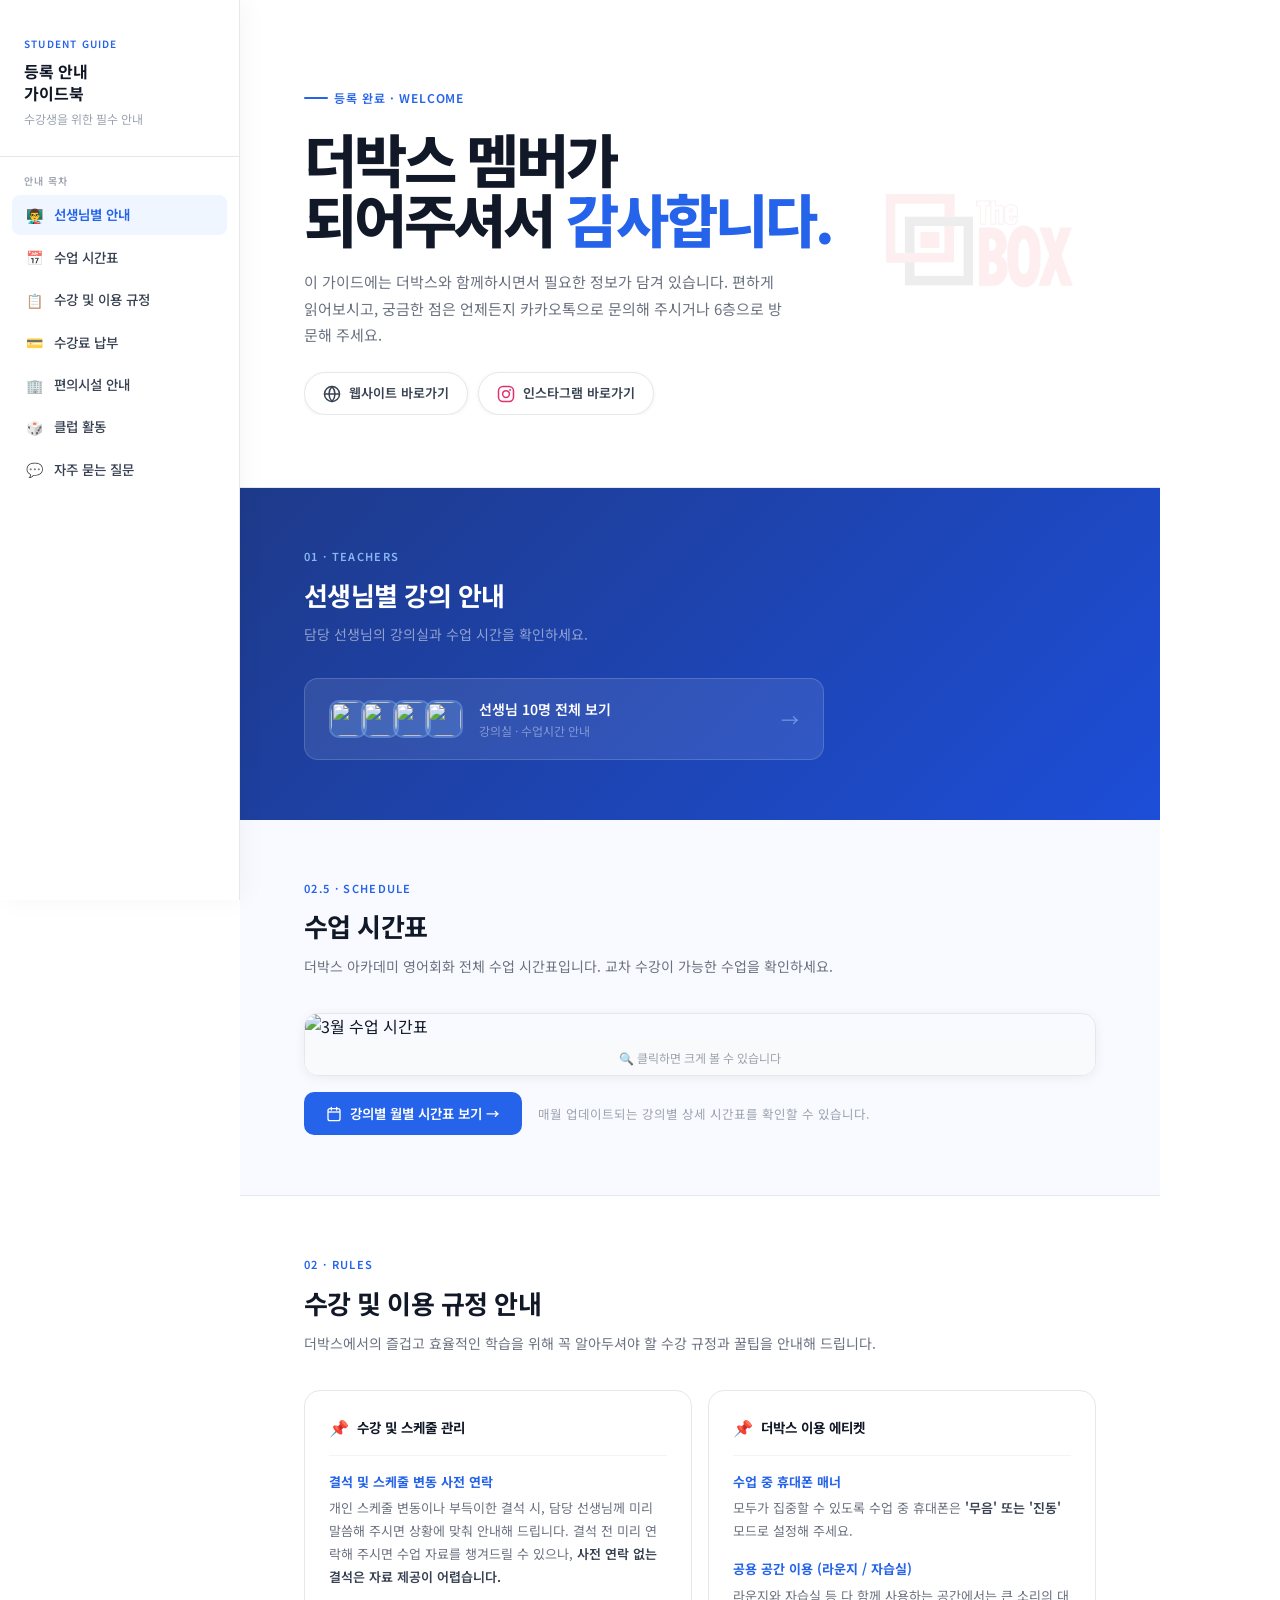
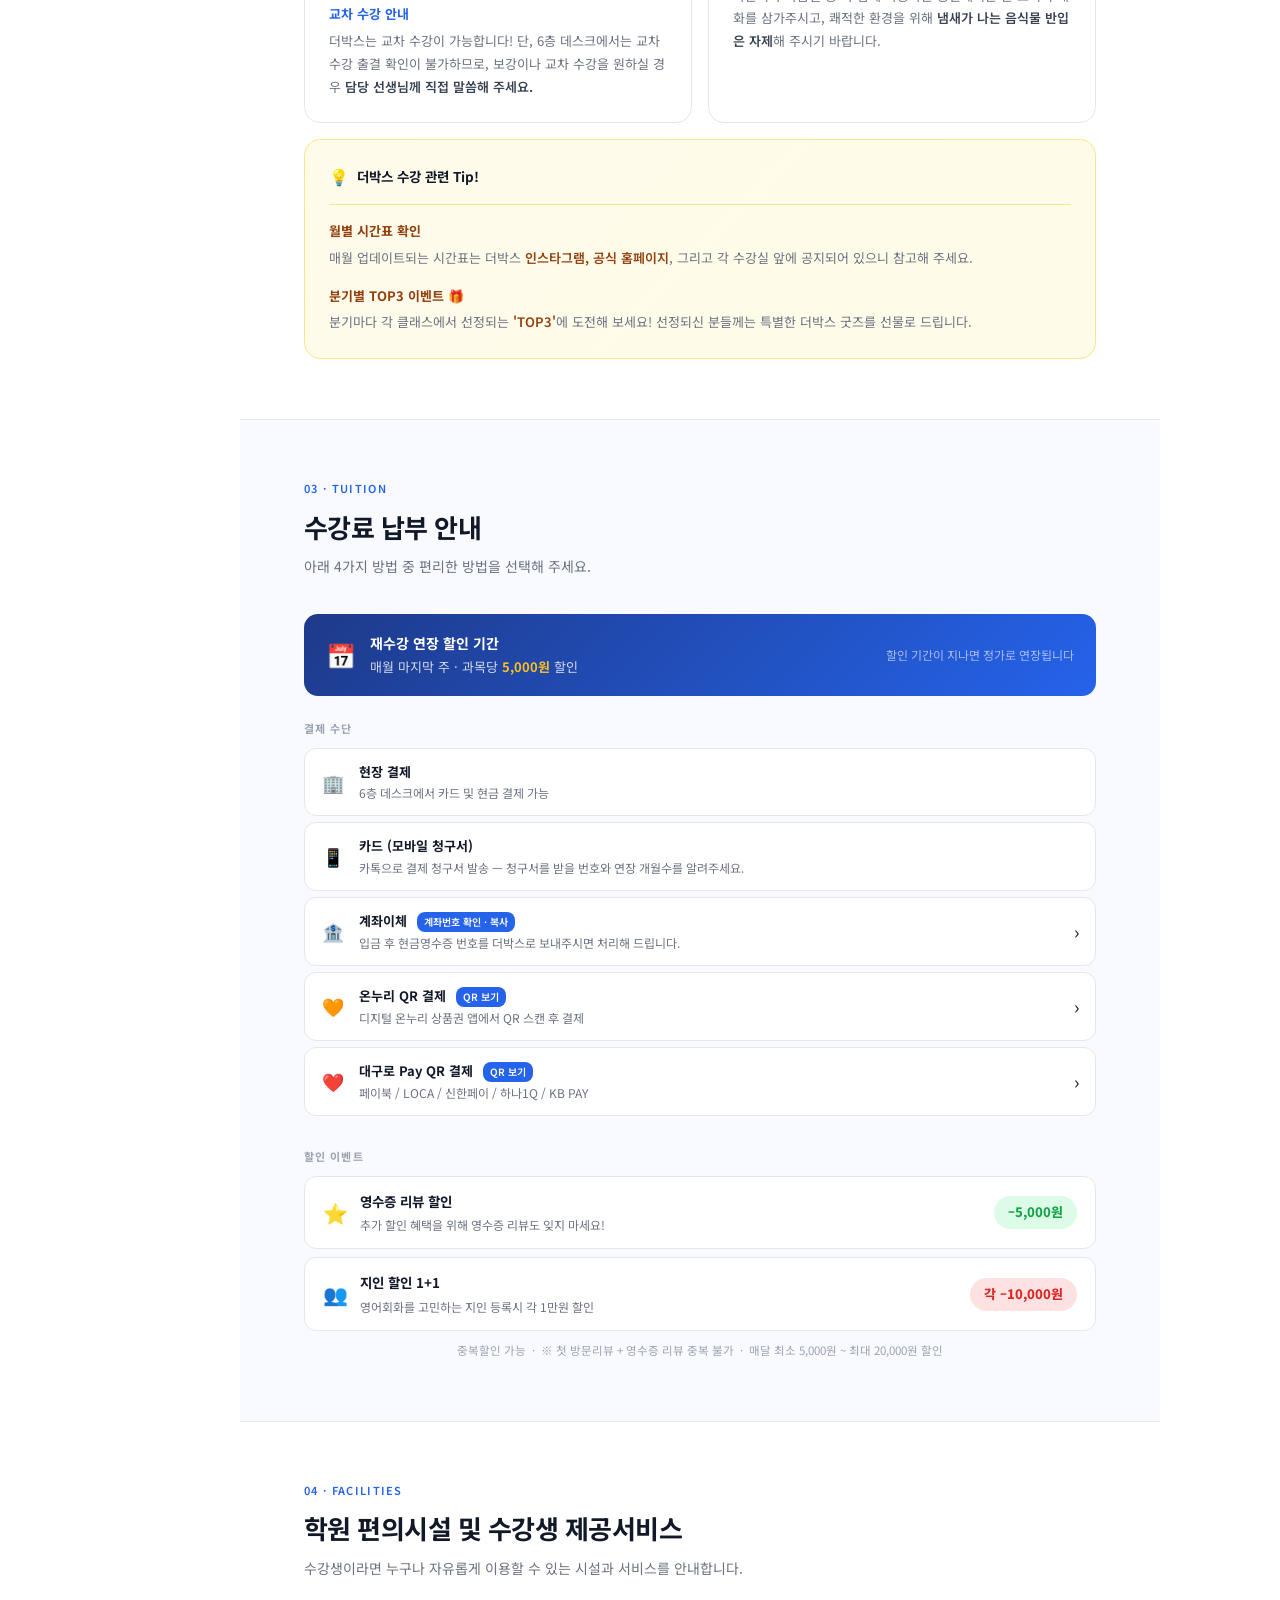
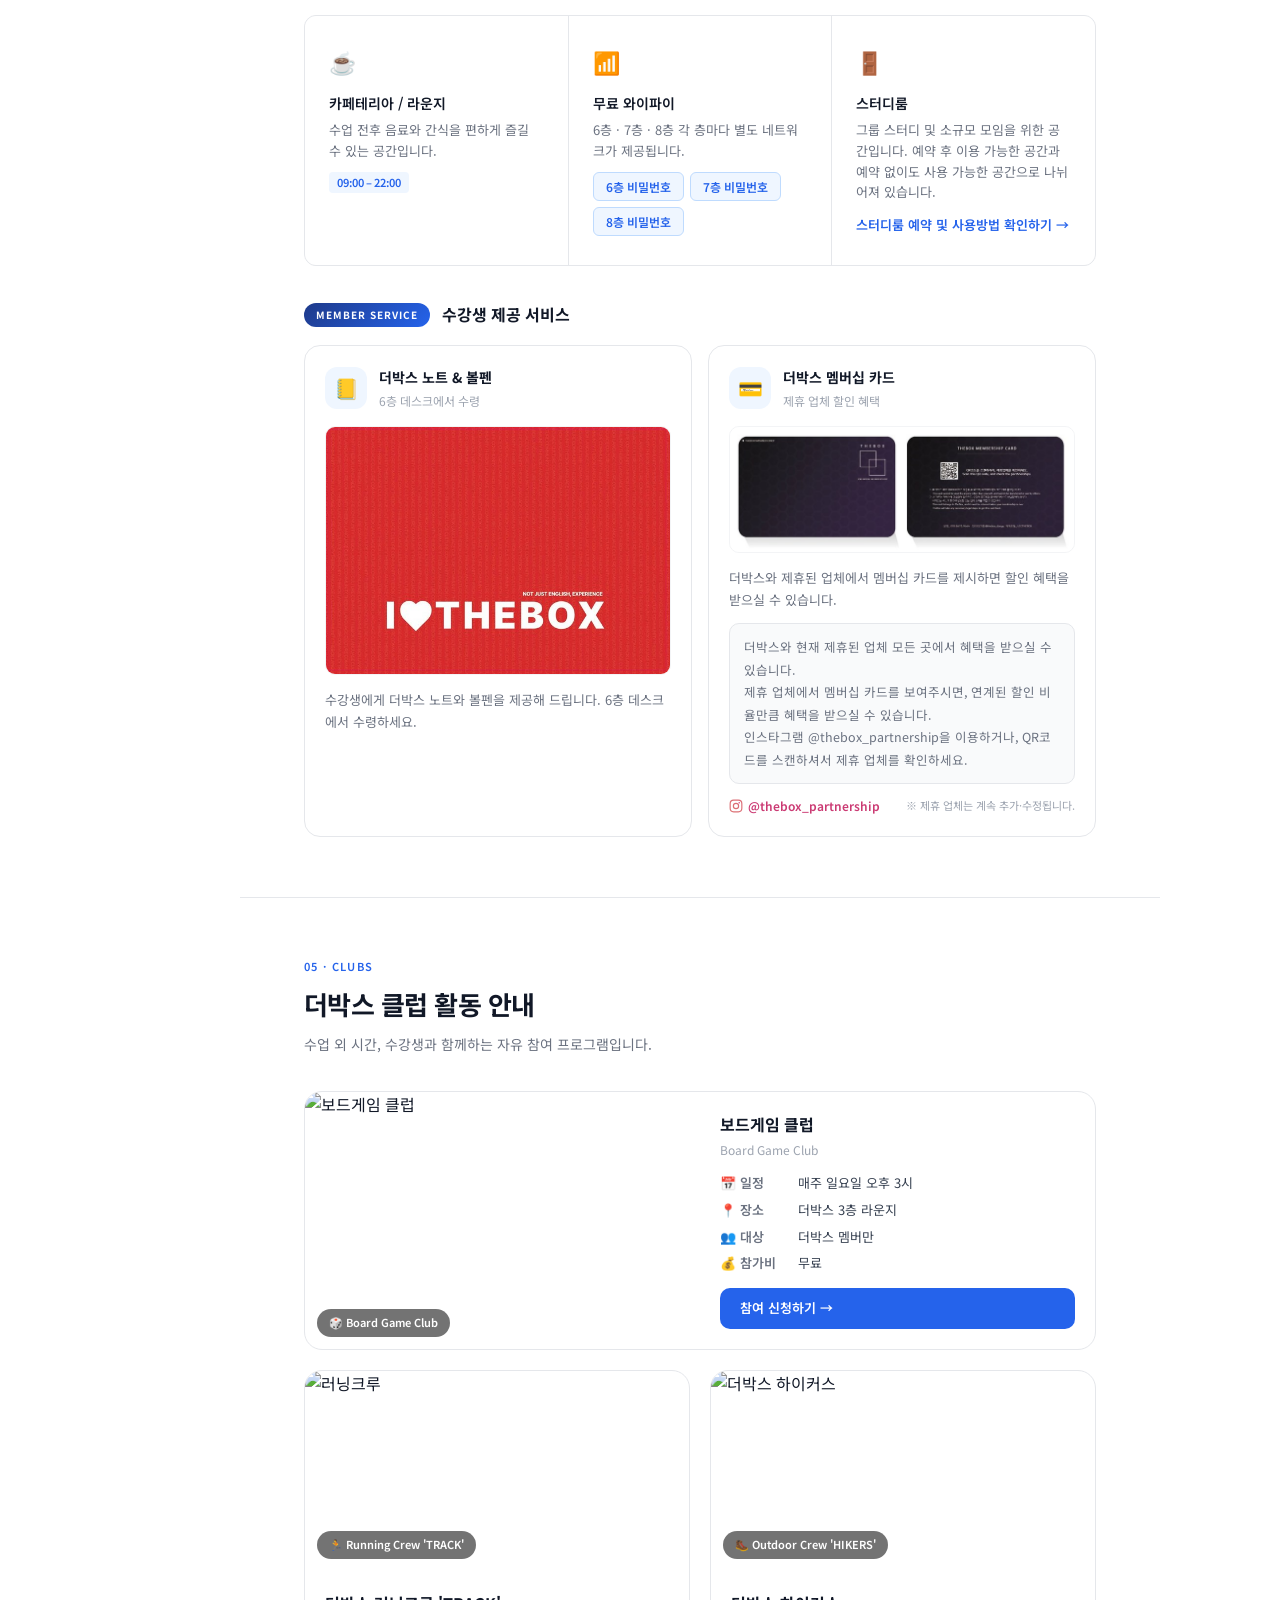
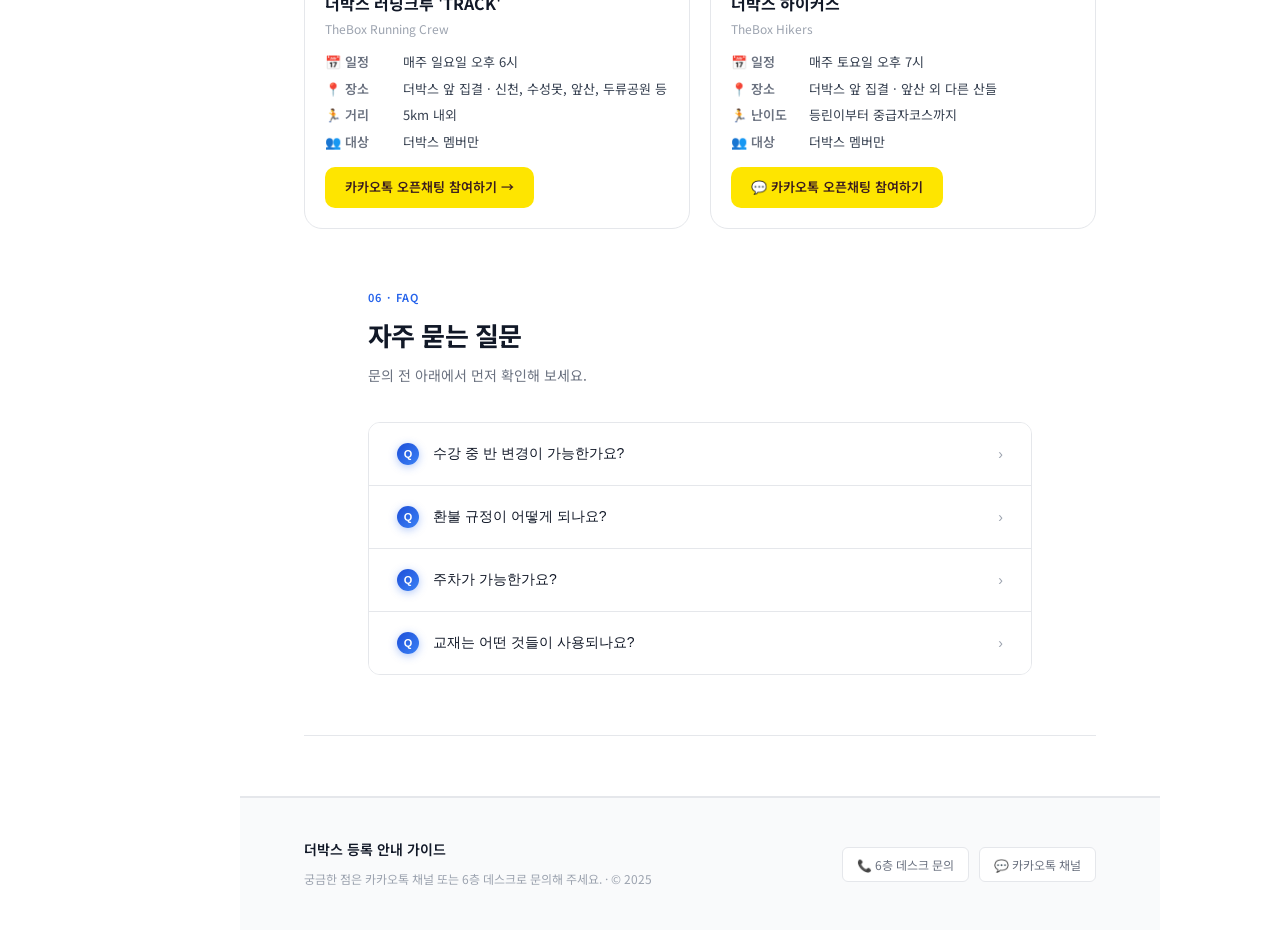
==== academy.html @ 28eab292 "Add files via upload" ====
<!DOCTYPE html>
<html lang="ko">
<head>
  <meta charset="UTF-8"/>
  <meta name="viewport" content="width=device-width, initial-scale=1.0"/>
  <title>더박스 수강생 가이드</title>
  <meta property="og:type" content="website"/>
  <meta property="og:url" content="https://thebox-academy.netlify.app"/>
  <meta property="og:title" content="더박스 수강생 가이드"/>
  <meta property="og:description" content="더박스 멤버가 되어주셔서 감사합니다. 수업 안내, 시간표, 편의시설 등 필요한 정보를 확인하세요."/>
  <meta property="og:image" content="https://raw.githubusercontent.com/lccthebox/TheBoxAcademy/refs/heads/main/theboxlogo.jpg"/>
  <meta property="og:image:width" content="765"/>
  <meta property="og:image:height" content="403"/>
  <meta name="twitter:card" content="summary_large_image"/>
  <meta name="twitter:image" content="https://raw.githubusercontent.com/lccthebox/TheBoxAcademy/refs/heads/main/theboxlogo.jpg"/>
  <link href="https://fonts.googleapis.com/css2?family=Noto+Sans+KR:wght@300;400;500;600;700;800&display=swap" rel="stylesheet"/>
  <style>
    :root {
      --blue:       #2563eb;
      --blue-mid:   #3b82f6;
      --blue-light: #eff6ff;
      --blue-pale:  #f0f7ff;
      --gray-50:    #f9fafb;
      --gray-100:   #f3f4f6;
      --gray-200:   #e5e7eb;
      --gray-400:   #9ca3af;
      --gray-500:   #6b7280;
      --gray-700:   #374151;
      --gray-900:   #111827;
      --white:      #ffffff;
      --nav-w:      240px;
    }

    *, *::before, *::after { margin:0; padding:0; box-sizing:border-box; }
    html { scroll-behavior:smooth; }

    body {
      font-family: 'Noto Sans KR', sans-serif;
      background: var(--white);
      color: var(--gray-900);
      line-height: 1.6;
    }

    /* ── 사이드 네비 ── */
    .sidebar {
      position: fixed; top:0; left:0; bottom:0;
      width: var(--nav-w);
      background: var(--white);
      border-right: 1px solid var(--gray-200);
      display: flex; flex-direction: column;
      z-index: 100;
      padding: 0;
      box-shadow: 4px 0 24px rgba(0,0,0,0.04);
    }

    .sidebar-top {
      padding: 32px 24px 28px;
      border-bottom: 1px solid var(--gray-200);
    }
    .sidebar-top .label {
      font-size: 10px; font-weight: 600;
      letter-spacing: .12em; text-transform: uppercase;
      color: var(--blue); margin-bottom: 8px;
    }
    .sidebar-top h1 {
      font-size: 16px; font-weight: 700;
      color: var(--gray-900); line-height: 1.4;
    }
    .sidebar-top p {
      font-size: 12px; color: var(--gray-400); margin-top: 4px;
    }

    .nav-section {
      padding: 16px 12px;
    }
    .nav-section-label {
      font-size: 10px; font-weight: 600; letter-spacing: .1em;
      text-transform: uppercase; color: var(--gray-400);
      padding: 0 12px; margin-bottom: 6px;
    }
    .nav-link {
      display: flex; align-items: center; gap: 10px;
      padding: 9px 12px; border-radius: 8px;
      font-size: 13.5px; font-weight: 500;
      color: var(--gray-700); text-decoration: none;
      transition: all .15s; margin-bottom: 2px;
      white-space: nowrap;
    }
    .nav-link .ico {
      width: 20px; text-align: center; font-size: 14px;
      opacity: .75; flex-shrink: 0;
    }
    .nav-link:hover { background: var(--gray-50); color: var(--blue); }
    .nav-link.active { background: var(--blue-light); color: var(--blue); font-weight: 600; }
    .nav-link.active .ico { opacity: 1; }

    /* ── 메인 ── */
    main {
      margin-left: var(--nav-w);
      max-width: 920px;
    }

    /* ── 히어로 ── */
    .hero {
      padding: 80px 64px 72px;
      border-bottom: 1px solid var(--gray-200);
      position: relative;
      background: #ffffff;
      overflow: hidden;
    }
    .hero::before {
      content: '';
      position: absolute;
      right: 40px; top: 50%;
      transform: translateY(-50%);
      width: 280px; height: 280px;
      background-image: url('[data-uri]');
      background-size: contain;
      background-repeat: no-repeat;
      background-position: center;
      opacity: 0.07;
      z-index: 0;
    }
    .hero > * { position: relative; z-index: 1; }
    .hero-kicker {
      display: inline-flex; align-items: center; gap: 6px;
      font-size: 12px; font-weight: 600; letter-spacing: .08em;
      color: var(--blue); text-transform: uppercase;
      margin-bottom: 20px;
    }
    .hero-kicker::before {
      content: ''; display: block;
      width: 24px; height: 2px; background: var(--blue);
      border-radius: 2px;
    }
    .hero h2 { word-break: keep-all; }
    .hero h2 span { color: var(--blue); }
    .hero-desc {
      font-size: 15px; color: var(--gray-500);
      max-width: 480px; line-height: 1.75;
      margin-bottom: 36px;
    }


    /* ── 섹션 공통 ── */
    section {
      padding: 60px 64px;
      border-bottom: 1px solid var(--gray-200);
    }
    section:nth-child(odd) { background: var(--white); }
    section:nth-child(even) { background: #f8faff; }

    .sec-eyebrow {
      font-size: 11px; font-weight: 600; letter-spacing: .12em;
      text-transform: uppercase; color: var(--blue);
      margin-bottom: 8px;
    }
    .sec-title {
      font-size: 26px; font-weight: 700; letter-spacing: -.02em;
      color: var(--gray-900); margin-bottom: 8px;
    }
    .sec-sub {
      font-size: 14px; color: var(--gray-500);
      margin-bottom: 36px;
    }


    
    .teacher-link-card:hover .tlc-arrow { transform:translateX(4px); color:#93c5fd; }


    /* ── 선생님 버튼 카드 ── */
    .tlc-btn {
      display: flex; align-items: center; justify-content: space-between;
      background: rgba(255,255,255,0.09);
      border: 1px solid rgba(255,255,255,0.16);
      border-radius: 14px; padding: 20px 24px;
      cursor: pointer; width: 100%; max-width: 520px;
      transition: all .2s; font-family: 'Noto Sans KR', sans-serif;
    }
    .tlc-btn:hover {
      background: rgba(255,255,255,0.15);
      border-color: rgba(147,197,253,0.45);
      transform: translateX(6px);
    }
    .tlc-left { display:flex; align-items:center; gap:16px; }
    .tlc-avatars { display:flex; }
    .tlc-av {
      width:38px; height:38px; border-radius:10px;
      background:rgba(147,197,253,0.18); border:2px solid rgba(147,197,253,0.25);
      display:flex; align-items:center; justify-content:center;
      font-size:13px; font-weight:700; color:#93c5fd;
      margin-right:-6px; overflow:hidden;
    }
    .tlc-avatars .tlc-av:last-child { margin-right:0; }
    .tlc-title { font-size:14px; font-weight:600; color:#fff; margin-bottom:3px; text-align:left; }
    .tlc-sub   { font-size:12px; color:rgba(255,255,255,0.4); text-align:left; }
    .tlc-arrow { font-size:18px; color:rgba(147,197,253,0.6); transition:transform .2s; }
    .tlc-btn:hover .tlc-arrow { transform:translateX(4px); color:#93c5fd; }

    /* ── 선생님 풀스크린 오버레이 ── */
    .t-overlay {
      position: fixed; inset: 0; z-index: 300;
      background: #f0f5ff;
      transform: translateX(100%);
      transition: transform .4s cubic-bezier(.4,0,.2,1);
      overflow-y: auto;
    }
    .t-overlay.open { transform: translateX(0); }
    .t-overlay-inner { min-height: 100vh; }

    .t-topbar {
      position: sticky; top:0; z-index:10;
      display:flex; align-items:center; justify-content:space-between;
      padding: 0 56px; height:60px;
      background:rgba(255,255,255,0.92);
      backdrop-filter:blur(12px);
      border-bottom:1px solid #e5e7eb;
    }
    .t-back-btn {
      background:none; border:none; cursor:pointer;
      font-family:'Noto Sans KR',sans-serif;
      font-size:13px; font-weight:500;
      color:#6b7280;
      transition:color .15s;
    }
    .t-back-btn:hover { color:#111827; }
    .t-topbar-title { font-size:14px; font-weight:600; color:#374151; }

    .t-hero {
      padding: 72px 56px 56px;
      position:relative; overflow:hidden;
      background: linear-gradient(135deg, #1e3a8a 0%, #2563eb 100%);
      border-bottom:none;
    }
    .t-hero-glow {
      position:absolute; top:-80px; right:-80px;
      width:500px; height:500px; border-radius:50%;
      background:radial-gradient(circle, rgba(255,255,255,0.12) 0%, transparent 65%);
      pointer-events:none;
    }
    .t-eyebrow {
      font-size:11px; font-weight:600; letter-spacing:.14em;
      text-transform:uppercase; color:#93c5fd;
      margin-bottom:14px;
    }
    .t-title {
      font-size:clamp(32px,4vw,52px); font-weight:700;
      letter-spacing:-.03em; color:#fff; line-height:1.15; margin-bottom:14px;
    }
    .t-title span { color:#93c5fd; }
    .t-desc { font-size:14px; color:rgba(255,255,255,0.45); line-height:1.75; }

    .t-grid {
      display:grid;
      grid-template-columns:repeat(auto-fill, minmax(300px,1fr));
      gap:20px; padding:48px 56px 72px;
      background:#f0f5ff;
    }
    .t-card {
      background:#ffffff;
      border:1px solid #e5e7eb;
      border-radius:16px; padding:26px;
      transition:all .2s; position:relative; overflow:hidden;
      box-shadow: 0 1px 4px rgba(0,0,0,0.06);
    }
    .t-card::after {
      content:''; position:absolute; top:0; left:0; right:0; height:2px;
      background:linear-gradient(90deg,#2563eb,#60a5fa);
      opacity:0; transition:opacity .2s;
    }
    .t-card:hover { background:#f0f7ff; border-color:#bfdbfe; transform:translateY(-4px); box-shadow:0 8px 32px rgba(37,99,235,0.12); }
    .t-card:hover::after { opacity:1; }
    .t-card-top { display:flex; align-items:center; gap:14px; margin-bottom:16px; }

    .t-card-av img {
      width: 100%; height: 100%;
      object-fit: cover; object-position: center top;
      border-radius: 0;
    }
    .t-card-av {
      width:64px; height:64px; border-radius:14px; flex-shrink:0;
      background:#eff6ff;
      border:1px solid #bfdbfe;
      overflow:hidden;
      display:flex; align-items:center; justify-content:center;
      font-size:16px; font-weight:700; color:#2563eb;
    }
    .t-card-name { font-size:16px; font-weight:700; color:#111827; margin-bottom:5px; }
    .t-card-tag {
      display:inline-block; background:#eff6ff;
      color:#2563eb; font-size:11px; font-weight:600; letter-spacing:.03em;
      padding:3px 10px; border-radius:20px; border:1px solid #bfdbfe;
    }
    .t-card-desc {
      font-size:13px; color:#6b7280; line-height:1.7;
      margin-bottom:18px; padding-bottom:18px;
      border-bottom:1px solid #f3f4f6;
    }
    .t-card-sch { display:flex; flex-direction:column; gap:8px; }
    .t-sch-row { display:flex; align-items:center; gap:10px; font-size:13px; }
    .t-sch-ico { font-size:13px; width:20px; text-align:center; flex-shrink:0; }
    .t-sch-lbl { color:#9ca3af; min-width:48px; font-size:12px; font-weight:500; }
    .t-sch-val { color:#374151; font-weight:500; font-size:13px; }

    

    /* ── 편의시설 ── */
    .fac-grid {
      display: grid;
      grid-template-columns: repeat(3, 1fr);
      gap: 1px;
      background: var(--gray-200);
      border: 1px solid var(--gray-200);
      border-radius: 12px;
      overflow: hidden;
    }
    .fac-item {
      background: var(--white);
      padding: 28px 24px;
      transition: background .15s;
    }
    .fac-item:hover { background: var(--blue-pale); box-shadow: inset 0 0 0 1.5px #bfdbfe; }
    .fac-icon { font-size: 22px; margin-bottom: 12px; }
    .fac-item h4 { font-size: 14px; font-weight: 600; margin-bottom: 6px; color: var(--gray-900); }
    .fac-item p  { font-size: 13px; color: var(--gray-500); line-height: 1.6; }
    .fac-tag {
      display: inline-block; margin-top: 10px;
      background: var(--blue-light); color: var(--blue);
      font-size: 11px; font-weight: 600; padding: 2px 8px; border-radius: 4px;
    }

    /* ── 선생님 ── */
    .teacher-list { display: flex; flex-direction: column; gap: 1px; background: var(--gray-200); border: 1px solid var(--gray-200); border-radius: 12px; overflow: hidden; }
    .teacher-row {
      background: var(--white);
      padding: 24px 28px;
      display: grid;
      grid-template-columns: 48px 1fr auto;
      gap: 20px; align-items: center;
      transition: background .15s;
    }
    .teacher-row:hover { background: var(--blue-pale); }
    .t-avatar {
      width: 48px; height: 48px;
      background: var(--blue-light);
      color: var(--blue);
      border-radius: 10px;
      display: flex; align-items: center; justify-content: center;
      font-size: 15px; font-weight: 700;
    }
    .t-main h4 { font-size: 15px; font-weight: 600; margin-bottom: 3px; }
    .t-subject {
      display: inline-block;
      font-size: 11px; font-weight: 600;
      color: var(--blue); background: var(--blue-light);
      padding: 2px 8px; border-radius: 4px; margin-bottom: 6px;
    }
    .t-main p { font-size: 13px; color: var(--gray-500); }
    .t-meta { text-align: right; display: flex; flex-direction: column; gap: 6px; }
    .t-chip {
      display: inline-flex; align-items: center; gap: 6px;
      font-size: 12px; color: var(--gray-500);
      background: var(--gray-100); border-radius: 6px;
      padding: 5px 10px; white-space: nowrap;
    }
    .t-chip strong { color: var(--gray-900); font-weight: 600; }

    

    /* ── 클럽 레이아웃 ── */
    .club-grid-wrap {
      display: flex;
      flex-direction: column;
      gap: 20px;
    }
    .club-row-full { width: 100%; }
    .club-card-wide { display: grid; grid-template-columns: 1fr 1fr; }
    .club-card-wide .club-photo { height: 100%; min-height: 220px; }
    .club-card-wide .club-body { display: flex; flex-direction: column; justify-content: center; }
    .club-row-two {
      display: grid;
      grid-template-columns: 1fr 1fr;
      gap: 20px;
    }

    /* ── 클럽 ── */
    .club-grid {
      display: grid; grid-template-columns: repeat(3, 1fr); gap: 20px;
    }
    .club-card {
      background: #fff; border: 1px solid var(--gray-200);
      border-radius: 18px; overflow: hidden;
    }
    .club-photo { position: relative; height: 200px; overflow: hidden; }
    .club-photo img {
      width: 100%; height: 100%; object-fit: cover;
      transition: transform .4s;
    }
    .club-card:hover .club-photo img { transform: scale(1.04); }
    .club-photo-badge {
      position: absolute; bottom: 12px; left: 12px;
      background: rgba(0,0,0,0.55); backdrop-filter: blur(6px);
      color: #fff; font-size: 11px; font-weight: 600;
      padding: 5px 12px; border-radius: 20px;
    }
    .club-body { padding: 20px; }
    .club-title { font-size: 16px; font-weight: 700; color: var(--gray-900); margin-bottom: 2px; }
    .club-subtitle { font-size: 12px; color: var(--gray-400); margin-bottom: 14px; }
    .club-info-rows { display: flex; flex-direction: column; gap: 6px; margin-bottom: 14px; }
    .club-info-row { display: flex; gap: 8px; font-size: 13px; color: var(--gray-700); align-items: flex-start; }
    .club-info-label { font-weight: 600; color: var(--gray-500); flex-shrink: 0; min-width: 70px; }
    .club-desc-list { display: flex; flex-direction: column; gap: 6px; margin-bottom: 18px; padding: 14px; background: var(--blue-light); border-radius: 10px; }
    .club-desc-item { font-size: 12.5px; color: var(--gray-600); line-height: 1.65; }
    .club-desc-item strong { color: var(--blue); }
    .club-join-btn {
      display: inline-flex; align-items: center;
      background: var(--blue); color: #fff;
      font-size: 13px; font-weight: 600;
      padding: 10px 20px; border-radius: 10px;
      text-decoration: none; transition: background .15s;
    }
    .club-join-btn:hover { background: #1d4ed8; }
    .club-join-kakao { background: #FEE500; color: #3C1E1E; }
    .club-join-kakao:hover { background: #f0d800; }

    
    /* ── 출결 ── */
    .rule-list { display: flex; flex-direction: column; gap: 0; border: 1px solid var(--gray-200); border-radius: 12px; overflow: hidden; }
    .rule-row {
      display: flex; gap: 20px; align-items: flex-start;
      padding: 22px 28px;
      background: var(--white);
      border-bottom: 1px solid var(--gray-200);
      transition: background .15s;
    }
    .rule-row:last-child { border-bottom: none; }
    .rule-row:hover { background: var(--blue-pale); }
    .rule-num {
      width: 28px; height: 28px; flex-shrink: 0;
      background: linear-gradient(135deg, #1e3a8a 0%, #2563eb 100%); color: var(--white);
      border-radius: 50%; display: flex; align-items: center;
      justify-content: center; font-size: 12px; font-weight: 700;
      margin-top: 1px;
    }
    .rule-content h4 { font-size: 14px; font-weight: 600; margin-bottom: 4px; }
    .rule-content p  { font-size: 13px; color: var(--gray-500); line-height: 1.65; }
    .rule-note {
      display: inline-block; margin-top: 7px;
      font-size: 11px; font-weight: 600; color: var(--blue);
      background: var(--blue-light); padding: 2px 8px; border-radius: 4px;
    }

    /* ── 수강료 ── */
    .fee-banner {
      background: var(--blue);
      border-radius: 12px;
      padding: 28px 32px;
      display: flex; align-items: center; gap: 24px;
      margin-bottom: 24px;
      color: var(--white);
    }
    .fee-banner-icon { font-size: 36px; flex-shrink: 0; }
    .fee-banner h4 { font-size: 18px; font-weight: 700; margin-bottom: 4px; }
    .fee-banner p  { font-size: 13px; opacity: .8; }

    .fee-grid { display: grid; grid-template-columns: repeat(4, 1fr); gap: 1px; background: var(--gray-200); border: 1px solid var(--gray-200); border-radius: 12px; overflow: hidden; margin-bottom: 16px; }
    .fee-item {
      background: var(--white); padding: 22px 20px;
      transition: background .15s;
    }
    .fee-item:hover { background: var(--blue-pale); }
    .fee-item .fi { font-size: 20px; margin-bottom: 10px; }
    .fee-item h4 { font-size: 13px; font-weight: 600; margin-bottom: 5px; }
    .fee-item p  { font-size: 12px; color: var(--gray-500); line-height: 1.6; }
    .fee-dl {
      display: inline-block; margin-top: 8px;
      font-size: 11px; font-weight: 700;
      color: var(--blue); background: var(--blue-light);
      padding: 2px 8px; border-radius: 4px;
    }
    .fee-notice {
      border: 1px solid var(--gray-200);
      border-left: 3px solid var(--blue);
      border-radius: 6px;
      padding: 14px 18px;
      font-size: 13px; color: var(--gray-500); line-height: 1.7;
      background: var(--white);
    }

    /* ── 교재 ── */
    .prep-grid { display: grid; grid-template-columns: repeat(3, 1fr); gap: 1px; background: var(--gray-200); border: 1px solid var(--gray-200); border-radius: 12px; overflow: hidden; }
    .prep-item {
      background: var(--white); padding: 22px 20px;
      display: flex; align-items: center; gap: 14px;
      transition: background .15s;
    }
    .prep-item:hover { background: var(--blue-pale); }
    .prep-item .pi { font-size: 22px; flex-shrink: 0; }
    .prep-item h4 { font-size: 13px; font-weight: 600; }
    .prep-item p  { font-size: 12px; color: var(--gray-500); margin-top: 2px; }

    /* ── FAQ ── */
    .faq-list { border: 1px solid var(--gray-200); border-radius: 12px; overflow: hidden; }
    .faq-item { border-bottom: 1px solid var(--gray-200); }
    .faq-item:last-child { border-bottom: none; }
    .faq-q {
      width: 100%; background: var(--white);
      padding: 20px 28px;
      display: flex; align-items: center; gap: 14px;
      cursor: pointer; text-align: left;
      font-size: 14px; font-weight: 500; color: var(--gray-900);
      border: none; outline: none;
      transition: background .15s;
    }
    .faq-q:hover { background: var(--gray-50); }
    .faq-item.open .faq-q { background: var(--blue-pale); color: var(--blue); }
    .faq-q .qmark {
      width: 22px; height: 22px; flex-shrink: 0;
      background: linear-gradient(135deg, #1d4ed8, #3b82f6); color: var(--white);
      border-radius: 50%; box-shadow: 0 2px 8px rgba(37,99,235,0.35); font-size: 11px; font-weight: 700;
      display: flex; align-items: center; justify-content: center;
    }
    .faq-item.open .faq-q .qmark { background: var(--blue); }
    .faq-q .arr { margin-left: auto; font-size: 14px; color: var(--gray-400); transition: transform .22s; }
    .faq-item.open .arr { transform: rotate(90deg); color: var(--blue); }
    .faq-body { max-height: 0; overflow: hidden; transition: max-height .28s ease; background: var(--white); }
    .faq-body.open { max-height: 2000px; }
    .faq-body-inner { padding: 0 28px 20px 64px; font-size: 13px; color: var(--gray-500); line-height: 1.8; }

    /* ── 푸터 ── */
    footer {
      margin-left: var(--nav-w);
      max-width: 920px;
      padding: 40px 64px;
      background: var(--gray-50);
      border-top: 1px solid var(--gray-200);
      display: flex; align-items: center; justify-content: space-between;
      flex-wrap: wrap; gap: 16px;
    }
    .footer-left p { font-size: 14px; font-weight: 600; color: var(--gray-900); margin-bottom: 4px; }
    .footer-left small { font-size: 12px; color: var(--gray-400); }
    .footer-links { display: flex; gap: 10px; flex-wrap: wrap; }
    .footer-link {
      display: flex; align-items: center; gap: 6px;
      font-size: 12px; color: var(--gray-500);
      background: var(--white);
      border: 1px solid var(--gray-200);
      border-radius: 6px; padding: 7px 14px;
      text-decoration: none;
    }


    /* ── 영상 패널 ── */
    .t-card { cursor: pointer; }
    .t-card.has-video:hover { }
    .video-panel {
      max-height: 0; overflow: hidden;
      transition: max-height .35s ease;
      margin-top: 0;
    }
    .video-panel.open {
      max-height: 600px;
      margin-top: 16px;
    }
    .video-panel iframe {
      width: 100%; aspect-ratio: 9/16;
      max-height: 380px;
      border-radius: 10px;
      border: none;
      display: block;
    }
    .video-label {
      font-size: 11px; font-weight: 600; color: #6b7280;
      text-align: center; margin-top: 8px; letter-spacing: .04em;
    }
    .t-card-play {
      display: none;
      align-items: center; gap: 6px;
      margin-top: 12px; padding-top: 12px;
      border-top: 1px solid #f3f4f6;
      font-size: 12px; font-weight: 600; color: #2563eb;
    }
    .t-card.has-video .t-card-play { display: flex; }
    .t-card-play-icon {
      width: 22px; height: 22px; border-radius: 50%;
      background: #2563eb; color: white;
      display: flex; align-items: center; justify-content: center;
      font-size: 9px;
    }

    /* ── 반응형 ── */
    .wifi-btn {
      display: inline-block;
      background: var(--blue-light); color: var(--blue);
      border: 1px solid #bfdbfe; border-radius: 6px;
      padding: 5px 12px; font-size: 12px; font-weight: 600;
      cursor: pointer; font-family: 'Noto Sans KR', sans-serif;
      transition: all .15s;
    }
    .wifi-btn:hover { background: var(--blue); color: var(--white); border-color: var(--blue); }

    .fac-link-btn {
      display: inline-block; margin-top: 12px;
      color: var(--blue); font-size: 13px; font-weight: 600;
      text-decoration: none; border-bottom: 1px solid var(--blue-mid);
      padding-bottom: 1px; transition: opacity .15s;
    }
    .fac-link-btn:hover { opacity: .7; }

    /* 팝업 */
    .modal-overlay {
      display: none; position: fixed; inset: 0; z-index: 500;
      background: rgba(0,0,0,.35);
      align-items: center; justify-content: center;
    }
    .modal-overlay.open { display: flex; align-items: center; justify-content: center; }
    .modal-box {
      background: var(--white); border-radius: 14px;
      width: 360px; overflow: hidden;
      box-shadow: 0 20px 60px rgba(0,0,0,.18);
    }
    .modal-header {
      display: flex; align-items: center; justify-content: space-between;
      padding: 18px 22px; border-bottom: 1px solid var(--gray-200);
      font-size: 15px; font-weight: 700; color: var(--gray-900);
    }
    .modal-close {
      background: none; border: none; cursor: pointer;
      font-size: 16px; color: var(--gray-400); padding: 4px;
      line-height: 1;
    }
    .modal-close:hover { color: var(--gray-900); }
    .modal-body { padding: 22px; display: flex; flex-direction: column; gap: 14px; }
    .wifi-row { display: flex; align-items: center; gap: 14px; background: var(--gray-50); border-radius: 8px; padding: 12px 16px; }
    .wifi-label { font-size: 11px; font-weight: 700; color: var(--blue); letter-spacing: .06em; width: 24px; flex-shrink: 0; }
    .wifi-val { font-size: 14px; font-weight: 500; color: var(--gray-900); word-break: break-all; }

    

    /* 모바일 전용 추가 최적화 */
    

    /* ── 수강 및 이용 규정 ── */
    .rules-wrap {
      display: grid;
      grid-template-columns: 1fr 1fr;
      gap: 16px;
    }
    .rules-block {
      background: #fff;
      border: 1px solid var(--gray-200);
      border-radius: 16px;
      padding: 24px;
    }
    .rules-block-tip {
      grid-column: 1 / -1;
      background: linear-gradient(135deg, #fffbeb, #fefce8);
      border-color: #fde68a;
    }
    .rules-block-header {
      display: flex; align-items: center; gap: 8px;
      font-size: 13.5px; font-weight: 700; color: var(--gray-900);
      padding-bottom: 14px; margin-bottom: 16px;
      border-bottom: 1px solid var(--gray-100);
    }
    .rules-block-tip .rules-block-header { border-color: #fde68a; }
    .rules-icon { font-size: 16px; }
    .rules-item { margin-bottom: 16px; }
    .rules-item:last-child { margin-bottom: 0; }
    .rules-item-label {
      font-size: 13px; font-weight: 700;
      color: var(--blue); margin-bottom: 5px;
    }
    .rules-block-tip .rules-item-label { color: #92400e; }
    .rules-item-text {
      font-size: 13px; color: var(--gray-500); line-height: 1.75;
    }
    .rules-item-text em {
      font-style: normal; font-weight: 600; color: var(--gray-700);
    }
    .rules-block-tip .rules-item-text em { color: #92400e; }


    


    /* ── 수강생 제공 서비스 ── */
    .svc-wrap { margin-top: 36px; }
    .svc-header {
      display: flex; align-items: center; gap: 12px; margin-bottom: 18px;
    }
    .svc-badge {
      background: linear-gradient(135deg, #1e3a8a, #2563eb);
      color: #fff; font-size: 10px; font-weight: 700;
      letter-spacing: .1em; text-transform: uppercase;
      padding: 4px 12px; border-radius: 20px;
    }
    .svc-title { font-size: 16px; font-weight: 700; color: var(--gray-900); }
    .svc-grid {
      display: grid; grid-template-columns: 1fr 1fr; gap: 16px;
    }
    .svc-card {
      background: #fff; border: 1px solid var(--gray-200);
      border-radius: 16px; padding: 20px;
    }
    .svc-card-top {
      display: flex; align-items: center; gap: 12px; margin-bottom: 16px;
    }
    .svc-icon {
      width: 42px; height: 42px; border-radius: 12px;
      background: var(--blue-light);
      display: flex; align-items: center; justify-content: center;
      font-size: 20px; flex-shrink: 0;
    }
    .svc-name { font-size: 14px; font-weight: 700; color: var(--gray-900); }
    .svc-sub  { font-size: 12px; color: var(--gray-400); margin-top: 2px; }
    .svc-img-box {
      border-radius: 10px; overflow: hidden;
      border: 1px solid var(--gray-100); margin-bottom: 14px;
    }
    .svc-img-box img { width: 100%; display: block; }
    .svc-desc {
      font-size: 13px; color: var(--gray-500); line-height: 1.7; margin-bottom: 12px;
    }
    .svc-partner-text {
      font-size: 12.5px; color: var(--gray-500); line-height: 1.8;
      background: var(--gray-50); border: 1px solid var(--gray-200);
      border-radius: 10px; padding: 12px 14px; margin-bottom: 12px;
    }
    .svc-insta-row {
      display: flex; align-items: center;
      justify-content: space-between; flex-wrap: wrap; gap: 6px;
    }
    .svc-insta-link {
      display: inline-flex; align-items: center; gap: 5px;
      color: #c2185b; font-size: 12px; font-weight: 600;
      text-decoration: none; opacity: .85;
    }
    .svc-insta-link:hover { opacity: 1; }
    .svc-note { font-size: 11px; color: var(--gray-400); }


    /* ── 시간표 ── */
    .sched-img-wrap {
      border-radius: 14px; overflow: hidden;
      border: 1px solid var(--gray-200);
      margin-bottom: 16px;
      box-shadow: 0 2px 12px rgba(0,0,0,0.06);
    }
    .sched-img-wrap img { width: 100%; display: block; }
    .sched-link-wrap {
      display: flex; align-items: center; gap: 16px; flex-wrap: wrap;
    }
    .sched-link-btn {
      display: inline-flex; align-items: center; gap: 8px;
      background: var(--blue); color: #fff;
      font-size: 13.5px; font-weight: 600;
      padding: 11px 22px; border-radius: 10px;
      text-decoration: none; transition: background .15s;
      white-space: nowrap;
    }
    .sched-link-btn:hover { background: #1d4ed8; }
    .sched-link-note {
      font-size: 12.5px; color: var(--gray-400);
    }


    .sched-zoom-hint {
      text-align: center; font-size: 12px; color: var(--gray-400);
      padding: 8px; background: var(--gray-50);
    }

    /* ── 수강료 납부 ── */
    .fees-banner {
      display: flex; align-items: center; justify-content: space-between;
      background: linear-gradient(135deg, #1e3a8a, #2563eb);
      border-radius: 14px; padding: 18px 22px; margin-bottom: 24px;
      flex-wrap: wrap; gap: 10px;
    }
    .fees-banner-left { display: flex; align-items: center; gap: 14px; }
    .fees-banner-icon { font-size: 24px; }
    .fees-banner-title { font-size: 14px; font-weight: 700; color: #fff; margin-bottom: 3px; }
    .fees-banner-sub { font-size: 13px; color: rgba(255,255,255,0.8); }
    .fees-banner-sub strong { color: #fbbf24; }
    .fees-banner-note { font-size: 12px; color: rgba(255,255,255,0.6); }
    .fees-section-label {
      font-size: 11px; font-weight: 700; letter-spacing: .1em;
      text-transform: uppercase; color: var(--gray-400); margin-bottom: 10px;
    }
    .fees-methods { display: flex; flex-direction: column; gap: 6px; }
    .fees-method-card {
      display: flex; align-items: center; gap: 14px;
      background: #fff; border: 1px solid var(--gray-200);
      border-radius: 12px; padding: 13px 16px;
    }
    .fees-method-clickable { cursor: pointer; transition: all .15s; }
    .fees-method-clickable:hover { border-color: var(--blue); background: var(--blue-light); }
    .fees-method-icon { font-size: 18px; flex-shrink: 0; width: 24px; text-align: center; }
    .fees-method-body { flex: 1; }
    .fees-method-title { font-size: 13px; font-weight: 700; color: var(--gray-900); margin-bottom: 2px; }
    .fees-method-desc { font-size: 12px; color: var(--gray-500); line-height: 1.5; }
    .fees-method-tag {
      display: inline-block; margin-left: 6px;
      background: var(--blue); color: #fff;
      font-size: 10px; font-weight: 600; padding: 2px 7px; border-radius: 8px;
    }
    .fees-method-arrow { font-size: 18px; color: var(--gray-300); }
    .fees-disc-grid { display: flex; flex-direction: column; gap: 8px; }
    .fees-disc-item {
      display: flex; align-items: center; justify-content: space-between;
      background: #fff; border: 1px solid var(--gray-200);
      border-radius: 12px; padding: 14px 18px; gap: 12px;
    }
    .fees-disc-left { display: flex; align-items: center; gap: 12px; }
    .fees-disc-emoji { font-size: 20px; flex-shrink: 0; }
    .fees-disc-title { font-size: 13.5px; font-weight: 700; color: var(--gray-900); margin-bottom: 3px; }
    .fees-disc-sub { font-size: 12px; color: var(--gray-500); }
    .fees-disc-amount-badge {
      flex-shrink: 0; font-size: 13px; font-weight: 800;
      padding: 6px 14px; border-radius: 20px; white-space: nowrap;
    }
    .fees-disc-amount-badge.green { background: #dcfce7; color: #16a34a; }
    .fees-disc-amount-badge.red   { background: #fee2e2; color: #dc2626; }
    .fees-disc-footer {
      margin-top: 10px; font-size: 11.5px; color: var(--gray-400);
      text-align: center; line-height: 1.7;
    }


    .faq-refund-img {
      cursor: zoom-in; border-radius: 10px; overflow: hidden;
      border: 1px solid var(--gray-200);
    }
    .faq-refund-img img { width: 100%; display: block; }
    .faq-refund-hint {
      text-align: center; font-size: 12px; color: var(--gray-400);
      padding: 8px; background: var(--gray-50);
    }
    .faq-list-items {
      margin: 10px 0 0 16px; display: flex; flex-direction: column; gap: 5px;
    }
    .faq-list-items li { font-size: 13px; color: var(--gray-600); line-height: 1.6; }
    .faq-tip {
      margin-top: 12px; font-size: 12.5px; color: var(--gray-500);
      background: var(--blue-light); border-radius: 8px; padding: 10px 14px;
    }


    .hero-links {
      display: flex; gap: 10px; flex-wrap: wrap; margin-top: 24px;
    }
    .hero-link-btn {
      display: inline-flex; align-items: center; gap: 8px;
      background: #fff; border: 1.5px solid var(--gray-200);
      color: var(--gray-700); font-size: 13px; font-weight: 600;
      padding: 10px 18px; border-radius: 50px;
      text-decoration: none;
      transition: all .18s;
      box-shadow: 0 1px 4px rgba(0,0,0,0.06);
    }
    .hero-link-btn:hover {
      border-color: var(--blue); color: var(--blue);
      box-shadow: 0 2px 10px rgba(37,99,235,0.12);
      transform: translateY(-1px);
    }
    .hero-link-insta:hover {
      border-color: #e1306c; color: #e1306c;
      box-shadow: 0 2px 10px rgba(225,48,108,0.12);
    }


    /* ── 영상 썸네일 ── */
    .t-thumb-wrap {
      position: relative; border-radius: 10px; overflow: hidden;
      cursor: pointer; margin-bottom: 6px;
    }
    .t-thumb-img { width: 100%; display: block; aspect-ratio: 16/9; object-fit: cover; }
    .t-thumb-play {
      position: absolute; inset: 0;
      display: flex; align-items: center; justify-content: center;
      background: rgba(0,0,0,0.3);
      font-size: 28px; color: #fff;
      transition: background .2s;
    }
    .t-thumb-wrap:hover .t-thumb-play { background: rgba(0,0,0,0.5); }
    .t-thumb-hint {
      font-size: 11px; color: var(--gray-400);
      text-align: center; margin-bottom: 10px;
    }


    /* ═══════════════════════════════════
       모바일 레이아웃 (860px 이하)
    ═══════════════════════════════════ */
    @media(max-width:860px) {

      /* 레이아웃 */
      .sidebar { display: none; }
      main, footer { margin-left: 0; }
      .hero { padding: 36px 20px 32px; }
      section { padding: 36px 20px 36px; }
      footer { padding: 20px; flex-direction: column; gap: 12px; text-align: center; }
      .footer-links { justify-content: center; flex-wrap: wrap; }

      /* 히어로 */
      .hero h2 { font-size: 32px; letter-spacing: -.04em; line-height: 1.1; }
      .hero-kicker { font-size: 11px; }
      .hero p { font-size: 13.5px; line-height: 1.7; }
      .hero-links { gap: 8px; margin-top: 20px; }
      .hero-link-btn { font-size: 12.5px; padding: 9px 16px; }

      /* 섹션 공통 */
      .sec-eyebrow { font-size: 10px; }
      .sec-title { font-size: 21px; }
      .sec-sub { font-size: 13px; }

      /* 선생님 오버레이 */
      .t-topbar { padding-left: 16px; padding-right: 16px; }
      .t-topbar-title { font-size: 13px; }
      .t-hero { padding: 40px 20px 32px !important; }
      .t-title { font-size: 26px !important; }
      .t-grid { grid-template-columns: 1fr 1fr !important; gap: 12px !important; padding: 20px 16px 40px !important; }
      .t-card { padding: 14px 12px; }

      /* 선생님 카드 */
      .t-grid { grid-template-columns: 1fr 1fr !important; gap: 10px !important; }
      .t-card { padding: 14px 12px; }
      .t-card-av { width: 44px !important; height: 44px !important; }
      .t-card-name { font-size: 13px !important; }
      .t-card-tag { font-size: 10px !important; }
      .t-sch-lbl, .t-sch-val { font-size: 11px !important; }
      .t-thumb-img { aspect-ratio: 16/9; }
      .t-thumb-hint { font-size: 10px; }

      /* 시간표 */
      .sched-link-wrap { flex-direction: column; align-items: stretch; gap: 8px; }
      .sched-link-btn { justify-content: center; }
      .sched-link-note { font-size: 11.5px; }

      /* 수강 규정 */
      .rules-wrap { grid-template-columns: 1fr; }
      .rules-block-tip { grid-column: 1; }
      .rules-item-label { font-size: 12px; }
      .rules-item-text { font-size: 12px; }

      /* 수강료 */
      .fees-banner { flex-direction: column; gap: 10px; padding: 16px; }
      .fees-banner-note { display: none; }
      .fees-method-title { font-size: 12.5px; }
      .fees-method-desc { font-size: 11.5px; }
      .fees-disc-item { flex-direction: column; align-items: flex-start; gap: 8px; }
      .fees-disc-amount-badge { font-size: 12px; }
      .fees-disc-title { font-size: 13px; }
      .fees-disc-sub { font-size: 11.5px; }
      .fees-disc-footer { font-size: 11px; }

      /* 편의시설 */
      .fac-grid { grid-template-columns: 1fr !important; }
      .svc-grid { grid-template-columns: 1fr; }
      .svc-name { font-size: 13px; }
      .svc-desc { font-size: 12px; }
      .svc-partner-text { font-size: 12px; }


      /* 클럽 */
      .club-card-wide { grid-template-columns: 1fr !important; }
      .club-card-wide .club-photo { height: 200px; }
      .club-row-two { grid-template-columns: 1fr 1fr; }
      .club-photo { height: 160px; }
      .club-title { font-size: 15px; }
      .club-info-row { font-size: 12.5px; }
      .club-desc-item { font-size: 12px; }

      /* 제공 서비스 */
      .svc-header h3 { font-size: 14px; }

      /* FAQ */
      .faq-q { font-size: 13.5px !important; }
      .faq-body-inner { font-size: 13px !important; padding: 0 16px 16px 16px !important; }
    }

    /* ═══════════════════════════════════
       소형 모바일 (480px 이하)
    ═══════════════════════════════════ */
    @media(max-width:480px) {

      /* 히어로 */
      .hero { padding: 28px 16px 28px; }
      .hero h2 { font-size: 26px; }
      .hero-links { flex-direction: column; }
      .hero-link-btn { width: 100%; justify-content: center; box-sizing: border-box; }

      /* 섹션 */
      section { padding: 28px 16px 28px; }
      .sec-title { font-size: 19px; }

      /* 선생님 카드 */
      .t-grid { grid-template-columns: 1fr 1fr !important; gap: 8px !important; }
      .t-card { padding: 10px 8px; }
      .t-card-av { width: 36px !important; height: 36px !important; }
      .t-card-name { font-size: 11.5px !important; }

      /* 수강료 */
      .fees-method-card { padding: 11px 12px; }
      .fees-disc-amount-badge { width: 100%; text-align: center; box-sizing: border-box; }

      /* 클럽 */
      .club-info-row { flex-direction: column; gap: 1px; }
      .club-info-label { min-width: unset; }
      .club-join-btn { width: 100%; justify-content: center; box-sizing: border-box; }

      .club-row-two { grid-template-columns: 1fr !important; }

      /* FAQ */
      .faq-q { padding: 14px 16px !important; font-size: 13px !important; }
    }

  </style>
</head>
<body>

<nav class="sidebar">
  <div class="sidebar-top">
    <p class="label">Student Guide</p>
    <h1>등록 안내<br>가이드북</h1>
    <p>수강생을 위한 필수 안내</p>
  </div>
  <div class="nav-section">
    <p class="nav-section-label">안내 목차</p>
    <a href="#teachers"   class="nav-link"><span class="ico">👨‍🏫</span>선생님별 안내</a>
    <a href="#schedule" class="nav-link"><span class="ico">📅</span>수업 시간표</a>
        <a href="#attendance" class="nav-link"><span class="ico">📋</span>수강 및 이용 규정</a>
    <a href="#fees"       class="nav-link"><span class="ico">💳</span>수강료 납부</a>
    <a href="#facility"   class="nav-link"><span class="ico">🏢</span>편의시설 안내</a>
    <a href="#clubs"      class="nav-link"><span class="ico">🎲</span>클럽 활동</a>
    <a href="#faq"        class="nav-link"><span class="ico">💬</span>자주 묻는 질문</a>
  </div>
</nav>

<main>

  <!-- 히어로 -->
  <div class="hero">
    <div style="position:relative; overflow:hidden; min-height:200px;">
      <div style="position:relative; z-index:1;">
        <p class="hero-kicker">등록 완료 · Welcome</p>
        <h2 style="font-size:58px; font-weight:800; letter-spacing:-.055em; line-height:1.05; margin-bottom:20px; word-break:keep-all;">
          <span style="display:block; color:#111827;">더박스 멤버가<br>되어주셔서 <em style="font-style:normal; color:#2563eb;">감사합니다.</em></span>
        </h2>
        <p class="hero-desc" style="margin-bottom:0;">이 가이드에는 더박스와 함께하시면서 필요한 정보가 담겨 있습니다. 편하게 읽어보시고, 궁금한 점은 언제든지 카카오톡으로 문의해 주시거나 6층으로 방문해 주세요.</p>
      <div class="hero-links">
        <a href="https://theboxis.com" target="_blank" class="hero-link-btn" title="더박스 웹사이트">
          <svg width="18" height="18" viewBox="0 0 24 24" fill="none" stroke="currentColor" stroke-width="2" stroke-linecap="round" stroke-linejoin="round">
            <circle cx="12" cy="12" r="10"/><line x1="2" y1="12" x2="22" y2="12"/>
            <path d="M12 2a15.3 15.3 0 0 1 4 10 15.3 15.3 0 0 1-4 10 15.3 15.3 0 0 1-4-10 15.3 15.3 0 0 1 4-10z"/>
          </svg>
          웹사이트 바로가기
        </a>
        <a href="https://www.instagram.com/thebox_daegu/" target="_blank" class="hero-link-btn hero-link-insta" title="더박스 인스타그램">
          <svg width="18" height="18" viewBox="0 0 24 24" fill="none">
            <rect x="2" y="2" width="20" height="20" rx="6" stroke="url(#hig)" stroke-width="2"/>
            <circle cx="12" cy="12" r="4.5" stroke="url(#hig)" stroke-width="2"/>
            <circle cx="17.5" cy="6.5" r="1.3" fill="#e1306c"/>
            <defs><linearGradient id="hig" x1="2" y1="22" x2="22" y2="2">
              <stop stop-color="#f09433"/><stop offset="0.5" stop-color="#e1306c"/><stop offset="1" stop-color="#bc1888"/>
            </linearGradient></defs>
          </svg>
          인스타그램 바로가기
        </a>
      </div>
      </div>
    </div>
  </div>

  <!-- 01 선생님 -->
  <section id="teachers" style="background:linear-gradient(135deg,#1e3a8a 0%,#1d4ed8 100%); border-bottom:none;">
    <p class="sec-eyebrow" style="color:rgba(147,197,253,0.9);">01 · Teachers</p>
    <h2 class="sec-title" style="color:#ffffff; margin-bottom:8px;">선생님별 강의 안내</h2>
    <p class="sec-sub" style="color:rgba(255,255,255,0.5); margin-bottom:32px;">담당 선생님의 강의실과 수업 시간을 확인하세요.</p>
    <button class="tlc-btn" onclick="showTeachers()">
      <div class="tlc-left">
        <div class="tlc-avatars">
          <div class="tlc-av"><img src="https://raw.githubusercontent.com/lccthebox/TheBoxAcademy/refs/heads/main/james.jpg" style="width:100%;height:100%;object-fit:cover;border-radius:10px;"/></div>
          <div class="tlc-av"><img src="https://raw.githubusercontent.com/lccthebox/TheBoxAcademy/refs/heads/main/chris.jpg" style="width:100%;height:100%;object-fit:cover;border-radius:10px;"/></div>
          <div class="tlc-av"><img src="https://raw.githubusercontent.com/lccthebox/TheBoxAcademy/refs/heads/main/cerline.jpg" style="width:100%;height:100%;object-fit:cover;border-radius:10px;"/></div>
          <div class="tlc-av"><img src="https://raw.githubusercontent.com/lccthebox/TheBoxAcademy/refs/heads/main/tina.jpg" style="width:100%;height:100%;object-fit:cover;border-radius:10px;"/></div>
        </div>
        <div>
          <div class="tlc-title">선생님 10명 전체 보기</div>
          <div class="tlc-sub">강의실 · 수업시간 안내</div>
        </div>
      </div>
      <div class="tlc-arrow">→</div>
    </button>
  </section>

  <!-- 선생님 오버레이 -->
  <div id="teacher-overlay" class="t-overlay">
    <div class="t-overlay-inner">
      <div class="t-topbar">
        <button class="t-back-btn" onclick="hideTeachers()">← 가이드로 돌아가기</button>
        <span class="t-topbar-title">선생님 안내</span>
        <img src="[data-uri]" style="height:26px; opacity:.8;"/>
      </div>
      <div class="t-hero">
        <div class="t-hero-glow"></div>
        <div style="position:relative; z-index:1;">
          <p class="t-eyebrow">Teachers</p>
          <h2 class="t-title">담당 <span>선생님</span> 안내</h2>
          <p class="t-desc">강의실 번호와 수업 시간을 확인하세요.<br>문의는 6층 프런트 또는 카카오톡으로 연락해 주세요.</p>
        </div>
      </div>
      <div class="t-grid">

        <div class="t-card has-video" onclick="toggleVideo(this)" data-video="R_SkUMBUbBA">       
          <div class="t-thumb-wrap">
            <img src="https://img.youtube.com/vi/R_SkUMBUbBA/mqdefault.jpg" alt="영상 미리보기" class="t-thumb-img"/>
            <div class="t-thumb-play">▶</div>
          </div>
          <div class="t-thumb-hint">탭하면 YouTube에서 재생됩니다</div>
          <div class="t-card-top"><div class="t-card-av"><img src="https://raw.githubusercontent.com/lccthebox/TheBoxAcademy/refs/heads/main/james.jpg" alt="James" style="width:100%;height:100%;object-fit:cover;border-radius:0;"/></div><div><div class="t-card-name">James · 제임스</div><span class="t-card-tag">강의실 701호</span>
          <a href="https://www.instagram.com/james_real_english/" target="_blank" class="t-insta-btn"><svg width="18" height="18" viewBox="0 0 24 24" fill="none" xmlns="http://www.w3.org/2000/svg"><rect x="2" y="2" width="20" height="20" rx="6" stroke="url(#ig1)" stroke-width="2"/><circle cx="12" cy="12" r="4.5" stroke="url(#ig2)" stroke-width="2"/><circle cx="17.5" cy="6.5" r="1.2" fill="url(#ig3)"/><defs><linearGradient id="ig1" x1="2" y1="22" x2="22" y2="2"><stop stop-color="#f09433"/><stop offset="0.4" stop-color="#e6683c"/><stop offset="0.6" stop-color="#dc2743"/><stop offset="0.8" stop-color="#cc2366"/><stop offset="1" stop-color="#bc1888"/></linearGradient><linearGradient id="ig2" x1="8" y1="16" x2="16" y2="8"><stop stop-color="#f09433"/><stop offset="1" stop-color="#bc1888"/></linearGradient><linearGradient id="ig3" x1="0" y1="1" x2="1" y2="0"><stop stop-color="#f09433"/><stop offset="1" stop-color="#bc1888"/></linearGradient></defs></svg></a></div></div>
          <div class="t-card-sch">
            <div class="t-sch-row"><span class="t-sch-ico">📌</span><span class="t-sch-lbl">기초</span><span class="t-sch-val">월–목 (주 2회 가능) · 오전 11:45 / 오후 8:45</span></div>
            <div class="t-sch-row"><span class="t-sch-ico">📌</span><span class="t-sch-lbl">패턴</span><span class="t-sch-val">월–목 · 오전 9:55 / 오후 6:55</span></div>
            <div class="t-sch-row"><span class="t-sch-ico">📌</span><span class="t-sch-lbl">실용</span><span class="t-sch-val">월–목 · 오전 9:00 / 오후 6:00</span></div>
          </div>
        </div>

        <div class="t-card has-video" onclick="toggleVideo(this)" data-video="Jbu6g7Rf-O0">       
          <div class="t-thumb-wrap">
            <img src="https://img.youtube.com/vi/Jbu6g7Rf-O0/mqdefault.jpg" alt="영상 미리보기" class="t-thumb-img"/>
            <div class="t-thumb-play">▶</div>
          </div>
          <div class="t-thumb-hint">탭하면 YouTube에서 재생됩니다</div>
          <div class="t-card-top"><div class="t-card-av"><img src="https://raw.githubusercontent.com/lccthebox/TheBoxAcademy/refs/heads/main/chris.jpg" alt="Chris" style="width:100%;height:100%;object-fit:cover;border-radius:0;"/></div><div><div class="t-card-name">Chris · 크리스</div><span class="t-card-tag">강의실 806호</span></div></div>
          <div class="t-card-sch">
            <div class="t-sch-row"><span class="t-sch-ico">📌</span><span class="t-sch-lbl">실용</span><span class="t-sch-val">월–목 · 오전 8:30</span></div>
            <div class="t-sch-row"><span class="t-sch-ico">📌</span><span class="t-sch-lbl">패턴</span><span class="t-sch-val">월·목 · 오전 9:30 / 오후 8:30</span></div>
            <div class="t-sch-row"><span class="t-sch-ico">📌</span><span class="t-sch-lbl">기초</span><span class="t-sch-val">오후 6:30</span></div>
          </div>
        </div>

        <div class="t-card has-video" onclick="toggleVideo(this)" data-video="JEPtbNPnq5E">
          <div class="t-thumb-wrap">
            <img src="https://img.youtube.com/vi/JEPtbNPnq5E/mqdefault.jpg" alt="영상 미리보기" class="t-thumb-img"/>
            <div class="t-thumb-play">▶</div>
          </div>
          <div class="t-thumb-hint">탭하면 YouTube에서 재생됩니다</div>
          <div class="t-card-top"><div class="t-card-av"><img src="https://raw.githubusercontent.com/lccthebox/TheBoxAcademy/refs/heads/main/cerline.jpg" alt="Cerline" style="width:100%;height:100%;object-fit:cover;border-radius:0;"/></div><div><div class="t-card-name">Cerline · 설린</div><span class="t-card-tag">강의실 704호</span>
          <a href="https://www.instagram.com/cerline_english/" target="_blank" class="t-insta-btn"><svg width="18" height="18" viewBox="0 0 24 24" fill="none" xmlns="http://www.w3.org/2000/svg"><rect x="2" y="2" width="20" height="20" rx="6" stroke="url(#ig1)" stroke-width="2"/><circle cx="12" cy="12" r="4.5" stroke="url(#ig2)" stroke-width="2"/><circle cx="17.5" cy="6.5" r="1.2" fill="url(#ig3)"/><defs><linearGradient id="ig1" x1="2" y1="22" x2="22" y2="2"><stop stop-color="#f09433"/><stop offset="0.4" stop-color="#e6683c"/><stop offset="0.6" stop-color="#dc2743"/><stop offset="0.8" stop-color="#cc2366"/><stop offset="1" stop-color="#bc1888"/></linearGradient><linearGradient id="ig2" x1="8" y1="16" x2="16" y2="8"><stop stop-color="#f09433"/><stop offset="1" stop-color="#bc1888"/></linearGradient><linearGradient id="ig3" x1="0" y1="1" x2="1" y2="0"><stop stop-color="#f09433"/><stop offset="1" stop-color="#bc1888"/></linearGradient></defs></svg></a></div></div>
          <div class="t-card-sch">
            <div class="t-sch-row"><span class="t-sch-ico">📌</span><span class="t-sch-lbl">문법A</span><span class="t-sch-val">월수 오후 8:30 / 화목 오후 12:00</span></div>
            <div class="t-sch-row"><span class="t-sch-ico">📌</span><span class="t-sch-lbl">문법B</span><span class="t-sch-val">월수 오전 10:30 / 화목 오후 6:50</span></div>
            <div class="t-sch-row"><span class="t-sch-ico">📌</span><span class="t-sch-lbl">기초도전</span><span class="t-sch-val">월수 오후 12:00 · 오후 6:50 / 화목 오전 10:30 · 오후 8:30</span></div>
          
          </div>
        </div>

        <div class="t-card has-video" onclick="toggleVideo(this)" data-video="4QHA7o6tNBU">
          <div class="t-thumb-wrap">
            <img src="https://img.youtube.com/vi/4QHA7o6tNBU/mqdefault.jpg" alt="영상 미리보기" class="t-thumb-img"/>
            <div class="t-thumb-play">▶</div>
          </div>
          <div class="t-thumb-hint">탭하면 YouTube에서 재생됩니다</div>
          <div class="t-card-top"><div class="t-card-av"><img src="https://raw.githubusercontent.com/lccthebox/TheBoxAcademy/refs/heads/main/tina.jpg" alt="Tina" style="width:100%;height:100%;object-fit:cover;border-radius:0;"/></div><div><div class="t-card-name">Tina · 티나</div><span class="t-card-tag">강의실 805호</span>
          <a href="https://www.instagram.com/tina_trendy_english_/" target="_blank" class="t-insta-btn"><svg width="18" height="18" viewBox="0 0 24 24" fill="none" xmlns="http://www.w3.org/2000/svg"><rect x="2" y="2" width="20" height="20" rx="6" stroke="url(#ig1)" stroke-width="2"/><circle cx="12" cy="12" r="4.5" stroke="url(#ig2)" stroke-width="2"/><circle cx="17.5" cy="6.5" r="1.2" fill="url(#ig3)"/><defs><linearGradient id="ig1" x1="2" y1="22" x2="22" y2="2"><stop stop-color="#f09433"/><stop offset="0.4" stop-color="#e6683c"/><stop offset="0.6" stop-color="#dc2743"/><stop offset="0.8" stop-color="#cc2366"/><stop offset="1" stop-color="#bc1888"/></linearGradient><linearGradient id="ig2" x1="8" y1="16" x2="16" y2="8"><stop stop-color="#f09433"/><stop offset="1" stop-color="#bc1888"/></linearGradient><linearGradient id="ig3" x1="0" y1="1" x2="1" y2="0"><stop stop-color="#f09433"/><stop offset="1" stop-color="#bc1888"/></linearGradient></defs></svg></a></div></div>
          <div class="t-card-sch">
            <div class="t-sch-row"><span class="t-sch-ico">📌</span><span class="t-sch-lbl">기초1</span><span class="t-sch-val">월수 오후 6:50 / 화목 오전 10:30</span></div>
            <div class="t-sch-row"><span class="t-sch-ico">📌</span><span class="t-sch-lbl">기초2</span><span class="t-sch-val">월수 오전 10:30 · 오후 8:30 / 화목 오후 6:50</span></div>
            <div class="t-sch-row"><span class="t-sch-ico">📌</span><span class="t-sch-lbl">패턴</span><span class="t-sch-val">화목 오후 8:30</span></div>
          
          </div>
        </div>

        <div class="t-card has-video" onclick="toggleVideo(this)" data-video="ht-YBjqqdVs">
          <div class="t-thumb-wrap">
            <img src="https://img.youtube.com/vi/ht-YBjqqdVs/mqdefault.jpg" alt="영상 미리보기" class="t-thumb-img"/>
            <div class="t-thumb-play">▶</div>
          </div>
          <div class="t-thumb-hint">탭하면 YouTube에서 재생됩니다</div>
          <div class="t-card-top"><div class="t-card-av"><img src="https://raw.githubusercontent.com/lccthebox/TheBoxAcademy/refs/heads/main/riley.jpg" alt="Riley" style="width:100%;height:100%;object-fit:cover;border-radius:0;"/></div><div><div class="t-card-name">Riley · 라일리</div><span class="t-card-tag">강의실 801호</span>
          <a href="https://www.instagram.com/riley_right_english/" target="_blank" class="t-insta-btn"><svg width="18" height="18" viewBox="0 0 24 24" fill="none" xmlns="http://www.w3.org/2000/svg"><rect x="2" y="2" width="20" height="20" rx="6" stroke="url(#ig1)" stroke-width="2"/><circle cx="12" cy="12" r="4.5" stroke="url(#ig2)" stroke-width="2"/><circle cx="17.5" cy="6.5" r="1.2" fill="url(#ig3)"/><defs><linearGradient id="ig1" x1="2" y1="22" x2="22" y2="2"><stop stop-color="#f09433"/><stop offset="0.4" stop-color="#e6683c"/><stop offset="0.6" stop-color="#dc2743"/><stop offset="0.8" stop-color="#cc2366"/><stop offset="1" stop-color="#bc1888"/></linearGradient><linearGradient id="ig2" x1="8" y1="16" x2="16" y2="8"><stop stop-color="#f09433"/><stop offset="1" stop-color="#bc1888"/></linearGradient><linearGradient id="ig3" x1="0" y1="1" x2="1" y2="0"><stop stop-color="#f09433"/><stop offset="1" stop-color="#bc1888"/></linearGradient></defs></svg></a></div></div>
          <div class="t-card-sch">
            <div class="t-sch-row"><span class="t-sch-ico">📌</span><span class="t-sch-lbl">롸잇A</span><span class="t-sch-val">월수 오후 6:50 / 토일 오후 1:30</span></div>
            <div class="t-sch-row"><span class="t-sch-ico">📌</span><span class="t-sch-lbl">롸잇B</span><span class="t-sch-val">화목 오후 8:30 / 토일 오전 10:00</span></div>
            <div class="t-sch-row"><span class="t-sch-ico">📌</span><span class="t-sch-lbl">나우</span><span class="t-sch-val">월수 오후 8:30 / 화목 오후 6:50 / 토일 오전 11:30</span></div>
          
          </div>
        </div>

        <div class="t-card has-video" onclick="toggleVideo(this)" data-video="Wm96QPO20kM">
          <div class="t-thumb-wrap">
            <img src="https://img.youtube.com/vi/Wm96QPO20kM/mqdefault.jpg" alt="영상 미리보기" class="t-thumb-img"/>
            <div class="t-thumb-play">▶</div>
          </div>
          <div class="t-thumb-hint">탭하면 YouTube에서 재생됩니다</div>
          <div class="t-card-top"><div class="t-card-av"><img src="https://raw.githubusercontent.com/lccthebox/TheBoxAcademy/refs/heads/main/jane.jpg" alt="Jane" style="width:100%;height:100%;object-fit:cover;border-radius:0;"/></div><div><div class="t-card-name">Jane · 제인</div><span class="t-card-tag">강의실 701호</span>
          <a href="https://www.instagram.com/janethebox/" target="_blank" class="t-insta-btn"><svg width="18" height="18" viewBox="0 0 24 24" fill="none" xmlns="http://www.w3.org/2000/svg"><rect x="2" y="2" width="20" height="20" rx="6" stroke="url(#ig1)" stroke-width="2"/><circle cx="12" cy="12" r="4.5" stroke="url(#ig2)" stroke-width="2"/><circle cx="17.5" cy="6.5" r="1.2" fill="url(#ig3)"/><defs><linearGradient id="ig1" x1="2" y1="22" x2="22" y2="2"><stop stop-color="#f09433"/><stop offset="0.4" stop-color="#e6683c"/><stop offset="0.6" stop-color="#dc2743"/><stop offset="0.8" stop-color="#cc2366"/><stop offset="1" stop-color="#bc1888"/></linearGradient><linearGradient id="ig2" x1="8" y1="16" x2="16" y2="8"><stop stop-color="#f09433"/><stop offset="1" stop-color="#bc1888"/></linearGradient><linearGradient id="ig3" x1="0" y1="1" x2="1" y2="0"><stop stop-color="#f09433"/><stop offset="1" stop-color="#bc1888"/></linearGradient></defs></svg></a></div></div>
          <div class="t-card-sch">
            <div class="t-sch-row"><span class="t-sch-ico">📌</span><span class="t-sch-lbl">기초1</span><span class="t-sch-val">월수 오전 10:30 · 오후 6:50 / 화목 오후 12:00 · 오후 8:30</span></div>
            <div class="t-sch-row"><span class="t-sch-ico">📌</span><span class="t-sch-lbl">기초2</span><span class="t-sch-val">월수 오후 8:30 / 화목 오후 6:50</span></div>
          </div>
          
        </div>

        <div class="t-card has-video" onclick="toggleVideo(this)" data-video="hH6Y9SHvvHQ">
          <div class="t-thumb-wrap">
            <img src="https://img.youtube.com/vi/hH6Y9SHvvHQ/mqdefault.jpg" alt="영상 미리보기" class="t-thumb-img"/>
            <div class="t-thumb-play">▶</div>
          </div>
          <div class="t-thumb-hint">탭하면 YouTube에서 재생됩니다</div>
          <div class="t-card-top"><div class="t-card-av"><img src="https://raw.githubusercontent.com/lccthebox/TheBoxAcademy/refs/heads/main/judy.jpg" alt="Judy" style="width:100%;height:100%;object-fit:cover;border-radius:0;"/></div><div><div class="t-card-name">Judy · 주디</div><span class="t-card-tag">강의실 803호</span>
          <a href="https://www.instagram.com/jiye.miracle/" target="_blank" class="t-insta-btn"><svg width="18" height="18" viewBox="0 0 24 24" fill="none" xmlns="http://www.w3.org/2000/svg"><rect x="2" y="2" width="20" height="20" rx="6" stroke="url(#igJ1)" stroke-width="2"/><circle cx="12" cy="12" r="4.5" stroke="url(#igJ2)" stroke-width="2"/><circle cx="17.5" cy="6.5" r="1.2" fill="url(#igJ3)"/><defs><linearGradient id="igJ1" x1="2" y1="22" x2="22" y2="2"><stop stop-color="#f09433"/><stop offset="0.4" stop-color="#e6683c"/><stop offset="0.6" stop-color="#dc2743"/><stop offset="0.8" stop-color="#cc2366"/><stop offset="1" stop-color="#bc1888"/></linearGradient><linearGradient id="igJ2" x1="8" y1="16" x2="16" y2="8"><stop stop-color="#f09433"/><stop offset="1" stop-color="#bc1888"/></linearGradient><linearGradient id="igJ3" x1="0" y1="0" x2="1" y2="1"><stop stop-color="#f09433"/><stop offset="1" stop-color="#bc1888"/></linearGradient></defs></svg></a>
          </div></div>
          <div class="t-card-sch">
            <div class="t-sch-row"><span class="t-sch-ico">📌</span><span class="t-sch-lbl">기초</span><span class="t-sch-val">평일 오전 11:30</span></div>
          </div>
        </div>

        <div class="t-card has-video" onclick="toggleVideo(this)" data-video="plCZz1_-Ckw">
          <div class="t-thumb-wrap">
            <img src="https://img.youtube.com/vi/plCZz1_-Ckw/mqdefault.jpg" alt="영상 미리보기" class="t-thumb-img"/>
            <div class="t-thumb-play">▶</div>
          </div>
          <div class="t-thumb-hint">탭하면 YouTube에서 재생됩니다</div>
          <div class="t-card-top"><div class="t-card-av"><img src="https://raw.githubusercontent.com/lccthebox/TheBoxAcademy/refs/heads/main/courtney.jpg" alt="Courtney" style="width:100%;height:100%;object-fit:cover;border-radius:0;"/></div><div><div class="t-card-name">Courtney · 코트니</div><span class="t-card-tag">강의실 807호</span>
          <a href="https://www.instagram.com/englishwithcourtney/" target="_blank" class="t-insta-btn"><svg width="18" height="18" viewBox="0 0 24 24" fill="none" xmlns="http://www.w3.org/2000/svg"><rect x="2" y="2" width="20" height="20" rx="6" stroke="url(#ig1)" stroke-width="2"/><circle cx="12" cy="12" r="4.5" stroke="url(#ig2)" stroke-width="2"/><circle cx="17.5" cy="6.5" r="1.2" fill="url(#ig3)"/><defs><linearGradient id="ig1" x1="2" y1="22" x2="22" y2="2"><stop stop-color="#f09433"/><stop offset="0.4" stop-color="#e6683c"/><stop offset="0.6" stop-color="#dc2743"/><stop offset="0.8" stop-color="#cc2366"/><stop offset="1" stop-color="#bc1888"/></linearGradient><linearGradient id="ig2" x1="8" y1="16" x2="16" y2="8"><stop stop-color="#f09433"/><stop offset="1" stop-color="#bc1888"/></linearGradient><linearGradient id="ig3" x1="0" y1="1" x2="1" y2="0"><stop stop-color="#f09433"/><stop offset="1" stop-color="#bc1888"/></linearGradient></defs></svg></a></div></div>
          <div class="t-card-sch">
            <div class="t-sch-row"><span class="t-sch-ico">📌</span><span class="t-sch-lbl">시니어</span><span class="t-sch-val">월수 오전 10:30</span></div>
            <div class="t-sch-row"><span class="t-sch-ico">📌</span><span class="t-sch-lbl">Go-to1</span><span class="t-sch-val">화목 오후 10:30 · 오후 8:30 / 월수 오후 6:50</span></div>
            <div class="t-sch-row"><span class="t-sch-ico">📌</span><span class="t-sch-lbl">Go-to2</span><span class="t-sch-val">월수 오후 8:30 / 화목 오후 6:50</span></div>
          
          </div>
        </div>

        <div class="t-card has-video" onclick="toggleVideo(this)" data-video="urahWC9lqD4">
          <div class="t-thumb-wrap">
            <img src="https://img.youtube.com/vi/urahWC9lqD4/mqdefault.jpg" alt="영상 미리보기" class="t-thumb-img"/>
            <div class="t-thumb-play">▶</div>
          </div>
          <div class="t-thumb-hint">탭하면 YouTube에서 재생됩니다</div>
          <div class="t-card-top"><div class="t-card-av"><img src="https://raw.githubusercontent.com/lccthebox/TheBoxAcademy/refs/heads/main/diana.jpg" alt="Diana" style="width:100%;height:100%;object-fit:cover;border-radius:0;"/></div><div><div class="t-card-name">Diana · 다이애나</div><span class="t-card-tag">강의실 704호</span>
          <a href="https://www.instagram.com/diana_daily_english/" target="_blank" class="t-insta-btn"><svg width="18" height="18" viewBox="0 0 24 24" fill="none" xmlns="http://www.w3.org/2000/svg"><rect x="2" y="2" width="20" height="20" rx="6" stroke="url(#ig1)" stroke-width="2"/><circle cx="12" cy="12" r="4.5" stroke="url(#ig2)" stroke-width="2"/><circle cx="17.5" cy="6.5" r="1.2" fill="url(#ig3)"/><defs><linearGradient id="ig1" x1="2" y1="22" x2="22" y2="2"><stop stop-color="#f09433"/><stop offset="0.4" stop-color="#e6683c"/><stop offset="0.6" stop-color="#dc2743"/><stop offset="0.8" stop-color="#cc2366"/><stop offset="1" stop-color="#bc1888"/></linearGradient><linearGradient id="ig2" x1="8" y1="16" x2="16" y2="8"><stop stop-color="#f09433"/><stop offset="1" stop-color="#bc1888"/></linearGradient><linearGradient id="ig3" x1="0" y1="1" x2="1" y2="0"><stop stop-color="#f09433"/><stop offset="1" stop-color="#bc1888"/></linearGradient></defs></svg></a></div></div>
          <div class="t-card-sch">
            <div class="t-sch-row"><span class="t-sch-ico">📌</span><span class="t-sch-lbl">기초</span><span class="t-sch-val">주말 오후 1:00</span></div>
            <div class="t-sch-row"><span class="t-sch-ico">📌</span><span class="t-sch-lbl">중고급</span><span class="t-sch-val">주말 오전 11:30</span></div>
          </div>
        </div>

        <div class="t-card" onclick="toggleVideo(this)">
          <div class="t-card-top"><div class="t-card-av"><img src="https://raw.githubusercontent.com/lccthebox/TheBoxAcademy/refs/heads/main/zailv.jpg" alt="짜이뤼" style="width:100%;height:100%;object-fit:cover;border-radius:0;"/></div><div><div class="t-card-name">🇨🇳 짜이뤼 · 중국어</div><span class="t-card-tag">강의실 705호</span></div></div>
          <div class="t-card-sch">
            <div class="t-sch-row"><span class="t-sch-ico">💬</span><span class="t-sch-val">선생님과 레벨 상담이 직접 필요합니다.</span></div>
          </div>
        </div>

      </div>
    </div>
  </div>

  <!-- 02 출결 -->
  <!-- 02.5 · SCHEDULE -->
  <section id="schedule" class="section">
    <p class="sec-eyebrow">02.5 · SCHEDULE</p>
    <h2 class="sec-title">수업 시간표</h2>
    <p class="sec-sub">더박스 아카데미 영어회화 전체 수업 시간표입니다. 교차 수강이 가능한 수업을 확인하세요.</p>

    <!-- 전체 시간표 이미지 -->
    <div class="sched-img-wrap" onclick="openSchedule()" style="cursor:zoom-in;">
      <img src="https://raw.githubusercontent.com/lccthebox/TheBoxAcademy/refs/heads/main/schedule.jpg" alt="3월 수업 시간표"/>
      <div class="sched-zoom-hint">🔍 클릭하면 크게 볼 수 있습니다</div>
    </div>

    <!-- 월별 시간표 링크 -->
    <div class="sched-link-wrap">
      <a href="https://theboxis.com/academy.html" target="_blank" class="sched-link-btn">
        <svg width="16" height="16" viewBox="0 0 24 24" fill="none"><rect x="3" y="4" width="18" height="18" rx="3" stroke="currentColor" stroke-width="2"/><path d="M3 9h18" stroke="currentColor" stroke-width="2"/><path d="M8 2v4M16 2v4" stroke="currentColor" stroke-width="2" stroke-linecap="round"/></svg>
        강의별 월별 시간표 보기 →
      </a>
      <span class="sched-link-note">매월 업데이트되는 강의별 상세 시간표를 확인할 수 있습니다.</span>
    </div>
  </section>

    <section id="attendance">
    <p class="sec-eyebrow">02 · RULES</p>
    <h2 class="sec-title">수강 및 이용 규정 안내</h2>
    <p class="sec-sub">더박스에서의 즐겁고 효율적인 학습을 위해 꼭 알아두셔야 할 수강 규정과 꿀팁을 안내해 드립니다.</p>
    <div class="rules-wrap">

      <!-- 블록 1: 수강 및 스케줄 관리 -->
      <div class="rules-block">
        <div class="rules-block-header">
          <span class="rules-icon">📌</span>
          <span>수강 및 스케줄 관리</span>
        </div>
        <div class="rules-item">
          <div class="rules-item-label">결석 및 스케줄 변동 사전 연락</div>
          <div class="rules-item-text">개인 스케줄 변동이나 부득이한 결석 시, 담당 선생님께 미리 말씀해 주시면 상황에 맞춰 안내해 드립니다. 결석 전 미리 연락해 주시면 수업 자료를 챙겨드릴 수 있으나, <em>사전 연락 없는 결석은 자료 제공이 어렵습니다.</em></div>
        </div>
        <div class="rules-item">
          <div class="rules-item-label">교차 수강 안내</div>
          <div class="rules-item-text">더박스는 교차 수강이 가능합니다! 단, 6층 데스크에서는 교차 수강 출결 확인이 불가하므로, 보강이나 교차 수강을 원하실 경우 <em>담당 선생님께 직접 말씀해 주세요.</em></div>
        </div>
      </div>

      <!-- 블록 2: 이용 에티켓 -->
      <div class="rules-block">
        <div class="rules-block-header">
          <span class="rules-icon">📌</span>
          <span>더박스 이용 에티켓</span>
        </div>
        <div class="rules-item">
          <div class="rules-item-label">수업 중 휴대폰 매너</div>
          <div class="rules-item-text">모두가 집중할 수 있도록 수업 중 휴대폰은 <em>'무음' 또는 '진동'</em> 모드로 설정해 주세요.</div>
        </div>
        <div class="rules-item">
          <div class="rules-item-label">공용 공간 이용 (라운지 / 자습실)</div>
          <div class="rules-item-text">라운지와 자습실 등 다 함께 사용하는 공간에서는 큰 소리의 대화를 삼가주시고, 쾌적한 환경을 위해 <em>냄새가 나는 음식물 반입은 자제</em>해 주시기 바랍니다.</div>
        </div>
      </div>

      <!-- 블록 3: Tip -->
      <div class="rules-block rules-block-tip">
        <div class="rules-block-header">
          <span class="rules-icon">💡</span>
          <span>더박스 수강 관련 Tip!</span>
        </div>
        <div class="rules-item">
          <div class="rules-item-label">월별 시간표 확인</div>
          <div class="rules-item-text">매월 업데이트되는 시간표는 더박스 <em>인스타그램, 공식 홈페이지</em>, 그리고 각 수강실 앞에 공지되어 있으니 참고해 주세요.</div>
        </div>
        <div class="rules-item">
          <div class="rules-item-label">분기별 TOP3 이벤트 🎁</div>
          <div class="rules-item-text">분기마다 각 클래스에서 선정되는 <em>'TOP3'</em>에 도전해 보세요! 선정되신 분들께는 특별한 더박스 굿즈를 선물로 드립니다.</div>
        </div>
      </div>

    </div>
  </section>

  <!-- 03 수강료 -->
  <section id="fees">
    <p class="sec-eyebrow">03 · Tuition</p>
    <h2 class="sec-title">수강료 납부 안내</h2>
    <p class="sec-sub">아래 4가지 방법 중 편리한 방법을 선택해 주세요.</p>
    <!-- 마감일 배너 -->
    <div class="fees-banner">
      <div class="fees-banner-left">
        <span class="fees-banner-icon">📅</span>
        <div>
          <div class="fees-banner-title">재수강 연장 할인 기간</div>
          <div class="fees-banner-sub">매월 마지막 주 · 과목당 <strong>5,000원</strong> 할인</div>
        </div>
      </div>
      <div class="fees-banner-note">할인 기간이 지나면 정가로 연장됩니다</div>
    </div>

    <!-- 결제 수단 -->
    <div class="fees-section-label">결제 수단</div>
    <div class="fees-methods">
      <div class="fees-method-card">
        <div class="fees-method-icon">🏢</div>
        <div class="fees-method-body">
          <div class="fees-method-title">현장 결제</div>
          <div class="fees-method-desc">6층 데스크에서 카드 및 현금 결제 가능</div>
        </div>
      </div>
      <div class="fees-method-card">
        <div class="fees-method-icon">📱</div>
        <div class="fees-method-body">
          <div class="fees-method-title">카드 (모바일 청구서)</div>
          <div class="fees-method-desc">카톡으로 결제 청구서 발송 — 청구서를 받을 번호와 연장 개월수를 알려주세요.</div>
        </div>
      </div>
      <div class="fees-method-card fees-method-clickable" onclick="openAccount()">
        <div class="fees-method-icon">🏦</div>
        <div class="fees-method-body">
          <div class="fees-method-title">계좌이체 <span class="fees-method-tag">계좌번호 확인 · 복사</span></div>
          <div class="fees-method-desc">입금 후 현금영수증 번호를 더박스로 보내주시면 처리해 드립니다.</div>
        </div>
        <div class="fees-method-arrow">›</div>
      </div>
      <div class="fees-method-card fees-method-clickable" onclick="openQR('onnuri')">
        <div class="fees-method-icon">🧡</div>
        <div class="fees-method-body">
          <div class="fees-method-title">온누리 QR 결제 <span class="fees-method-tag">QR 보기</span></div>
          <div class="fees-method-desc">디지털 온누리 상품권 앱에서 QR 스캔 후 결제</div>
        </div>
        <div class="fees-method-arrow">›</div>
      </div>
      <div class="fees-method-card fees-method-clickable" onclick="openQR('daeguro')">
        <div class="fees-method-icon">❤️</div>
        <div class="fees-method-body">
          <div class="fees-method-title">대구로 Pay QR 결제 <span class="fees-method-tag">QR 보기</span></div>
          <div class="fees-method-desc">페이북 / LOCA / 신한페이 / 하나1Q / KB PAY</div>
        </div>
        <div class="fees-method-arrow">›</div>
      </div>
    </div>

    <!-- 할인 이벤트 -->
    <div class="fees-section-label" style="margin-top:32px;">할인 이벤트</div>
    <div class="fees-disc-grid">
      <div class="fees-disc-item">
        <div class="fees-disc-left">
          <span class="fees-disc-emoji">⭐</span>
          <div>
            <div class="fees-disc-title">영수증 리뷰 할인</div>
            <div class="fees-disc-sub">추가 할인 혜택을 위해 영수증 리뷰도 잊지 마세요!</div>
          </div>
        </div>
        <div class="fees-disc-amount-badge green">–5,000원</div>
      </div>
      <div class="fees-disc-item">
        <div class="fees-disc-left">
          <span class="fees-disc-emoji">👥</span>
          <div>
            <div class="fees-disc-title">지인 할인 1+1</div>
            <div class="fees-disc-sub">영어회화를 고민하는 지인 등록시 각 1만원 할인</div>
          </div>
        </div>
        <div class="fees-disc-amount-badge red">각 –10,000원</div>
      </div>
    </div>
    <div class="fees-disc-footer">중복할인 가능 &nbsp;·&nbsp; ※ 첫 방문리뷰 + 영수증 리뷰 중복 불가 &nbsp;·&nbsp; 매달 최소 5,000원 ~ 최대 20,000원 할인</div>

  </section>

  <!-- 04 편의시설 -->
  <section id="facility">
    <p class="sec-eyebrow">04 · Facilities</p>
    <h2 class="sec-title">학원 편의시설 및 수강생 제공서비스</h2>
    <p class="sec-sub">수강생이라면 누구나 자유롭게 이용할 수 있는 시설과 서비스를 안내합니다.</p>
    <div class="fac-grid" style="grid-template-columns:repeat(3,1fr);">
      <div class="fac-item"><div class="fac-icon">☕</div><h4>카페테리아 / 라운지</h4><p>수업 전후 음료와 간식을 편하게 즐길 수 있는 공간입니다.</p><span class="fac-tag">09:00 – 22:00</span></div>

      <div class="fac-item">
        <div class="fac-icon">📶</div><h4>무료 와이파이</h4>
        <p>6층 · 7층 · 8층 각 층마다 별도 네트워크가 제공됩니다.</p>
        <div style="display:flex;gap:6px;flex-wrap:wrap;margin-top:10px;">
          <button class="wifi-btn" onclick="openWifi('6')">6층 비밀번호</button>
          <button class="wifi-btn" onclick="openWifi('7')">7층 비밀번호</button>
          <button class="wifi-btn" onclick="openWifi('8')">8층 비밀번호</button>
        </div>
      </div>
      <div class="fac-item"><div class="fac-icon">🚪</div><h4>스터디룸</h4><p>그룹 스터디 및 소규모 모임을 위한 공간입니다. 예약 후 이용 가능한 공간과 예약 없이도 사용 가능한 공간으로 나뉘어져 있습니다.</p><button onclick="var m=document.getElementById('studyroom-modal'); m.style.display='flex';" class="fac-link-btn" style="cursor:pointer; background:none; border:none; font-family:'Noto Sans KR',sans-serif;">스터디룸 예약 및 사용방법 확인하기 →</button></div>
    </div>
  

    <!-- 수강생 제공 서비스 -->
    <div class="svc-wrap">
      <div class="svc-header">
        <span class="svc-badge">Member Service</span>
        <h3 class="svc-title">수강생 제공 서비스</h3>
      </div>
      <div class="svc-grid">

        <!-- 더박스 노트 & 볼펜 -->
        <div class="svc-card">
          <div class="svc-card-top">
            <div class="svc-icon">📒</div>
            <div>
              <div class="svc-name">더박스 노트 &amp; 볼펜</div>
              <div class="svc-sub">6층 데스크에서 수령</div>
            </div>
          </div>
          <div class="svc-img-box">
            <img src="[data-uri]" alt="더박스 노트"/>
          </div>
          <p class="svc-desc">수강생에게 더박스 노트와 볼펜을 제공해 드립니다. 6층 데스크에서 수령하세요.</p>
        </div>

        <!-- 멤버십 카드 -->
        <div class="svc-card">
          <div class="svc-card-top">
            <div class="svc-icon">💳</div>
            <div>
              <div class="svc-name">더박스 멤버십 카드</div>
              <div class="svc-sub">제휴 업체 할인 혜택</div>
            </div>
          </div>
          <div class="svc-img-box">
            <img src="https://raw.githubusercontent.com/lccthebox/TheBoxAcademy/refs/heads/main/membership.jpg" alt="멤버십 카드" onerror="this.src='[data-uri]'"/>
          </div>
          <p class="svc-desc">더박스와 제휴된 업체에서 멤버십 카드를 제시하면 할인 혜택을 받으실 수 있습니다.</p>
          <div class="svc-partner-text">
            더박스와 현재 제휴된 업체 모든 곳에서 혜택을 받으실 수 있습니다.<br>
            제휴 업체에서 멤버십 카드를 보여주시면, 연계된 할인 비율만큼 혜택을 받으실 수 있습니다.<br>
            인스타그램 @thebox_partnership을 이용하거나, QR코드를 스캔하셔서 제휴 업체를 확인하세요.
          </div>
          <div class="svc-insta-row">
            <a href="https://www.instagram.com/thebox_partnership" target="_blank" class="svc-insta-link">
              <svg width="14" height="14" viewBox="0 0 24 24" fill="none"><rect x="2" y="2" width="20" height="20" rx="6" stroke="url(#pfig)" stroke-width="2"/><circle cx="12" cy="12" r="4.5" stroke="url(#pfig)" stroke-width="2"/><circle cx="17.5" cy="6.5" r="1.2" fill="#c2185b"/><defs><linearGradient id="pfig" x1="2" y1="22" x2="22" y2="2"><stop stop-color="#f09433"/><stop offset="1" stop-color="#bc1888"/></linearGradient></defs></svg>
              @thebox_partnership
            </a>
            <span class="svc-note">※ 제휴 업체는 계속 추가·수정됩니다.</span>
          </div>
        </div>

      </div>
    </div>
  </section>

  <!-- 와이파이 팝업 -->
  <div id="wifi-modal" class="modal-overlay" onclick="closeWifi(event)">
    <div class="modal-box">
      <div class="modal-header"><span id="modal-floor-title"></span><button class="modal-close" onclick="document.getElementById('wifi-modal').classList.remove('open')">✕</button></div>
      <div class="modal-body">
        <div class="wifi-row"><span class="wifi-label">ID</span><span id="modal-id" class="wifi-val"></span></div>
        <div class="wifi-row"><span class="wifi-label">PW</span><span id="modal-pw" class="wifi-val"></span></div>
      </div>
    </div>
  </div>


  <!-- 05 클럽 -->
  <section id="clubs">
    <p class="sec-eyebrow">05 · Clubs</p>
    <h2 class="sec-title">더박스 클럽 활동 안내</h2>
    <p class="sec-sub">수업 외 시간, 수강생과 함께하는 자유 참여 프로그램입니다.</p>
    <div class="club-grid-wrap">

      <!-- 보드게임 클럽 (풀너비 가로형) -->
      <div class="club-row-full">
        <div class="club-card club-card-wide">
          <div class="club-photo">
            <img src="https://raw.githubusercontent.com/lccthebox/TheBoxAcademy/refs/heads/main/boardgame.jpg" alt="보드게임 클럽"/>
            <div class="club-photo-badge">🎲 Board Game Club</div>
          </div>
          <div class="club-body">
            <h4 class="club-title">보드게임 클럽</h4>
            <p class="club-subtitle">Board Game Club</p>
            <div class="club-info-rows">
              <div class="club-info-row"><span class="club-info-label">📅 일정</span><span>매주 일요일 오후 3시</span></div>
              <div class="club-info-row"><span class="club-info-label">📍 장소</span><span>더박스 3층 라운지</span></div>
              <div class="club-info-row"><span class="club-info-label">👥 대상</span><span>더박스 멤버만</span></div>
              <div class="club-info-row"><span class="club-info-label">💰 참가비</span><span>무료</span></div>
            </div>
            <a href="https://docs.google.com/forms/d/e/1FAIpQLScd4lXQsmV9tMv9JmJ9N5-wvsOh6_9CHMLRcmvpGn_1oWYDhA/viewform?pli=1" target="_blank" class="club-join-btn">참여 신청하기 →</a>
          </div>
        </div>
      </div>

      <!-- 러닝크루 + 하이커스 (2열) -->
      <div class="club-row-two">

        <!-- 러닝크루 -->
        <div class="club-card">
          <div class="club-photo">
            <img src="https://raw.githubusercontent.com/lccthebox/TheBoxAcademy/refs/heads/main/running.jpg" alt="러닝크루"/>
            <div class="club-photo-badge">🏃 Running Crew 'TRACK'</div>
          </div>
          <div class="club-body">
            <h4 class="club-title">더박스 러닝크루 'TRACK'</h4>
            <p class="club-subtitle">TheBox Running Crew</p>
            <div class="club-info-rows">
              <div class="club-info-row"><span class="club-info-label">📅 일정</span><span>매주 일요일 오후 6시</span></div>
              <div class="club-info-row"><span class="club-info-label">📍 장소</span><span>더박스 앞 집결 · 신천, 수성못, 앞산, 두류공원 등</span></div>
              <div class="club-info-row"><span class="club-info-label">🏃 거리</span><span>5km 내외</span></div>
              <div class="club-info-row"><span class="club-info-label">👥 대상</span><span>더박스 멤버만</span></div>
            </div>
            <a href="https://open.kakao.com/o/g4s4yqii" target="_blank" class="club-join-btn club-join-kakao">카카오톡 오픈채팅 참여하기 →</a>
          </div>
        </div>

        <!-- 더박스 하이커스 -->
        <div class="club-card">
          <div class="club-photo">
            <img src="https://raw.githubusercontent.com/lccthebox/TheBoxAcademy/refs/heads/main/hikers.jpg" alt="더박스 하이커스"/>
            <div class="club-photo-badge">🥾 Outdoor Crew 'HIKERS'</div>
          </div>
          <div class="club-body">
            <h4 class="club-title">더박스 하이커스</h4>
            <p class="club-subtitle">TheBox Hikers</p>
            <div class="club-info-rows">
              <div class="club-info-row"><span class="club-info-label">📅 일정</span><span>매주 토요일 오후 7시</span></div>
              <div class="club-info-row"><span class="club-info-label">📍 장소</span><span>더박스 앞 집결 · 앞산 외 다른 산들</span></div>
              <div class="club-info-row"><span class="club-info-label">🏃 난이도</span><span>등린이부터 중급자코스까지</span></div>
              <div class="club-info-row"><span class="club-info-label">👥 대상</span><span>더박스 멤버만</span></div>
            </div>
            <a href="https://open.kakao.com/o/g5aQnZmi" target="_blank" class="club-join-btn club-join-kakao">💬 카카오톡 오픈채팅 참여하기</a>
          </div>
        </div>

      </div>

    </div>
  <!-- 06 FAQ -->
  <section id="faq">
    <p class="sec-eyebrow">06 · FAQ</p>
    <h2 class="sec-title">자주 묻는 질문</h2>
    <p class="sec-sub">문의 전 아래에서 먼저 확인해 보세요.</p>
    <div class="faq-list">

      <!-- Q1 -->
      <div class="faq-item">
        <button class="faq-q"><span class="qmark">Q</span>수강 중 반 변경이 가능한가요?<span class="arr">›</span></button>
        <div class="faq-body"><div class="faq-body-inner">
          수강 중 반 변경이 가능합니다. 언제든지 6층에서 변경 도와드리니, 편하게 재상담 문의 주시면 됩니다.
        </div></div>
      </div>

      <!-- Q2 환불 -->
      <div class="faq-item">
        <button class="faq-q"><span class="qmark">Q</span>환불 규정이 어떻게 되나요?<span class="arr">›</span></button>
        <div class="faq-body"><div class="faq-body-inner">
          <p style="margin-bottom:14px;">환불은 교습비 반환 정책에 따라 진행됩니다. 아래 환불 규정 이미지를 참고해 주세요.</p>
          <div class="faq-refund-img" onclick="openRefund()" title="클릭하면 크게 볼 수 있습니다">
            <img src="https://raw.githubusercontent.com/lccthebox/TheBoxAcademy/refs/heads/main/refund.jpg" alt="환불 및 양도 규정"/>
            <div class="faq-refund-hint">🔍 클릭하면 크게 볼 수 있습니다</div>
          </div>
        </div></div>
      </div>

      <!-- Q3 주차 -->
      <div class="faq-item">
        <button class="faq-q"><span class="qmark">Q</span>주차가 가능한가요?<span class="arr">›</span></button>
        <div class="faq-body"><div class="faq-body-inner">
          더박스는 시내 특성상 별도의 주차장이 없습니다. 대신, 주변에 공영 및 민영 주차장이 마련되어 있습니다.
          <ul class="faq-list-items">
            <li><strong>민영 주차장</strong> — 더박스 근처 위치</li>
            <li><strong>가장 가까운 공영 주차장</strong> — 약령시 서문 공영주차장</li>
          </ul>
          <div class="faq-tip">✅ 근처 주차장 안내 자료가 필요하시면 더박스로 연락 주시거나, 예약 상세 정보란에서 확인하실 수 있습니다.</div>
        </div></div>
      </div>

      <!-- Q4 교재 -->
      <div class="faq-item">
        <button class="faq-q"><span class="qmark">Q</span>교재는 어떤 것들이 사용되나요?<span class="arr">›</span></button>
        <div class="faq-body"><div class="faq-body-inner">
          더박스의 모든 영어회화 수업에는 교재가 따로 없습니다.
        </div></div>
      </div>

    </div>
  </section>

</main>

<footer>
  <div class="footer-left">
    <p>더박스 등록 안내 가이드</p>
    <small>궁금한 점은 카카오톡 채널 또는 6층 데스크로 문의해 주세요. · © 2025</small>
  </div>
  <div class="footer-links">
    <a href="tel:01086739664" class="footer-link">📞 6층 데스크 문의</a>
    <a href="http://pf.kakao.com/_lJpxjT/chat" target="_blank" class="footer-link">💬 카카오톡 채널</a>
  </div>
</footer>



<script>

  function toggleVideo(card) {
    const videoId = card.dataset.video;
    if (!videoId) return;
    window.open('https://youtu.be/' + videoId, '_blank');
  }
  
  function openAccount() {
    document.getElementById('account-modal').style.display = 'flex';
    document.body.style.overflow = 'hidden';
  }
  function closeAccount() {
    document.getElementById('account-modal').style.display = 'none';
    document.body.style.overflow = '';
  }
  function copyAccount() {
    navigator.clipboard.writeText('01086739664').then(function() {
      var btn = event.target;
      btn.textContent = '복사 완료! ✓';
      btn.style.background = '#16a34a';
      setTimeout(function(){ btn.textContent = '계좌번호 복사하기'; btn.style.background = '#2563eb'; }, 2000);
    });
  }
  function openQR(type) {
    document.getElementById('qr-img-onnuri').style.display = type === 'onnuri' ? 'block' : 'none';
    document.getElementById('qr-img-daeguro').style.display = type === 'daeguro' ? 'block' : 'none';
    document.getElementById('qr-modal').style.display = 'flex';
    document.body.style.overflow = 'hidden';
  }
  function closeQR() {
    document.getElementById('qr-modal').style.display = 'none';
    document.body.style.overflow = '';
  }

  function openRefund() {
    document.getElementById('refund-lightbox').style.display = 'flex';
    document.body.style.overflow = 'hidden';
  }
  function closeRefund() {
    document.getElementById('refund-lightbox').style.display = 'none';
    document.body.style.overflow = '';
  }
  function openSchedule() {
    var lb = document.getElementById('schedule-lightbox');
    lb.style.display = 'flex';
    document.body.style.overflow = 'hidden';
  }
  function closeSchedule() {
    var lb = document.getElementById('schedule-lightbox');
    lb.style.display = 'none';
    document.body.style.overflow = '';
  }
  function closeStudyroom() {
    var m = document.getElementById('studyroom-modal');
    m.style.display = 'none';
  }

  function showTeachers() {
    document.getElementById('teacher-overlay').classList.add('open');
    document.body.style.overflow = 'hidden';
  }
  function hideTeachers() {
    document.getElementById('teacher-overlay').classList.remove('open');
    document.body.style.overflow = '';
  }

  const wifiData = {
    '6': { id: 'KT_GIGA_TheBox',        pw: 'ilovethebox1234' },
    '7': { id: 'KT_GIGA_5G_wave2_6EED', pw: '8fb9fee696' },
    '8': { id: 'theboxchris',            pw: 'bde6cx0353' }
  };
  function openWifi(floor) {
    const d = wifiData[floor];
    document.getElementById('modal-floor-title').textContent = floor + '층 와이파이 정보';
    document.getElementById('modal-id').textContent = d.id;
    document.getElementById('modal-pw').textContent = d.pw;
    document.getElementById('wifi-modal').classList.add('open');
  }
  function closeWifi(e) {
    if (e.target === document.getElementById('wifi-modal'))
      document.getElementById('wifi-modal').classList.remove('open');
  }

  document.querySelectorAll('.faq-q').forEach(btn => {
    btn.addEventListener('click', () => {
      const item = btn.closest('.faq-item');
      const body = item.querySelector('.faq-body');
      const isOpen = item.classList.contains('open');
      document.querySelectorAll('.faq-item.open').forEach(i => {
        i.classList.remove('open');
        i.querySelector('.faq-body').classList.remove('open');
      });
      if (!isOpen) { item.classList.add('open'); body.classList.add('open'); }
    });
  });

  const navLinks = document.querySelectorAll('.nav-link');
  document.querySelectorAll('section[id]').forEach(sec => {
    new IntersectionObserver(entries => {
      entries.forEach(e => {
        if (e.isIntersecting) {
          navLinks.forEach(l => l.classList.remove('active'));
          const a = document.querySelector('.nav-link[href="#' + sec.id + '"]');
          if (a) a.classList.add('active');
        }
      });
    }, { threshold: 0.4 }).observe(sec);
  });
</script>

<div id="studyroom-modal" style="display:none; position:fixed; inset:0; z-index:9999; background:rgba(0,0,0,0.6); align-items:center; justify-content:center;" onclick="if(event.target===this)closeStudyroom()">
  <div style="background:#fff; border-radius:20px; width:92%; max-width:560px; max-height:88vh; overflow-y:auto; box-shadow:0 32px 80px rgba(0,0,0,0.3); position:relative;">

    <!-- 헤더 -->
    <div style="position:sticky; top:0; background:#fff; border-radius:20px 20px 0 0; border-bottom:1px solid #f3f4f6; padding:20px 22px 16px; display:flex; align-items:center; justify-content:space-between; z-index:1;">
      <div>
        <div style="font-size:10px; font-weight:700; letter-spacing:.1em; text-transform:uppercase; color:#2563eb; margin-bottom:5px;">Facilities · 스터디룸</div>
        <div style="font-size:17px; font-weight:700; color:#111827;">예약 방법 안내</div>
      </div>
      <button onclick="closeStudyroom()" style="width:32px; height:32px; border-radius:50%; border:none; background:#f3f4f6; color:#6b7280; font-size:15px; cursor:pointer; display:flex; align-items:center; justify-content:center;">✕</button>
    </div>

    <!-- 바디 -->
    <div style="padding:22px 22px 28px; display:flex; flex-direction:column; gap:20px;">

      <!-- Step 1 -->
      <div style="display:flex; gap:14px;">
        <div style="display:flex; flex-direction:column; align-items:center; flex-shrink:0;">
          <div style="width:28px; height:28px; border-radius:50%; background:#2563eb; color:#fff; font-size:12px; font-weight:700; display:flex; align-items:center; justify-content:center;">1</div>
          <div style="width:2px; flex:1; background:#e5e7eb; margin:5px 0; min-height:20px;"></div>
        </div>
        <div style="padding-top:3px; padding-bottom:4px;">
          <div style="font-size:14px; font-weight:700; color:#111827; margin-bottom:4px;">네이버에서 검색</div>
          <div style="font-size:13px; color:#6b7280; line-height:1.65; margin-bottom:10px;">네이버에서 <strong style="color:#111827;">'대구 더박스'</strong>를 검색 후 예약 버튼을 클릭하세요.</div>
          <a href="https://naver.me/F88gQjHk" target="_blank" style="display:inline-block; background:#2563eb; color:#fff; font-size:12px; font-weight:600; padding:8px 16px; border-radius:8px; text-decoration:none;">대구 더박스 바로가기 →</a>
        </div>
      </div>

      <!-- Step 2 -->
      <div style="display:flex; gap:14px;">
        <div style="display:flex; flex-direction:column; align-items:center; flex-shrink:0;">
          <div style="width:28px; height:28px; border-radius:50%; background:#2563eb; color:#fff; font-size:12px; font-weight:700; display:flex; align-items:center; justify-content:center;">2</div>
          <div style="width:2px; flex:1; background:#e5e7eb; margin:5px 0; min-height:20px;"></div>
        </div>
        <div style="flex:1; padding-top:3px; padding-bottom:4px;">
          <div style="font-size:14px; font-weight:700; color:#111827; margin-bottom:4px;">스터디룸 선택</div>
          <div style="font-size:13px; color:#6b7280; line-height:1.65; margin-bottom:10px;">원하는 층의 스터디룸을 선택하세요.</div>
          <div style="display:flex; gap:6px; margin-bottom:12px;">
            <span style="background:#eff6ff; border:1px solid #bfdbfe; color:#1d4ed8; font-size:12px; font-weight:600; padding:4px 12px; border-radius:20px;">7층 702호</span>
            <span style="background:#eff6ff; border:1px solid #bfdbfe; color:#1d4ed8; font-size:12px; font-weight:600; padding:4px 12px; border-radius:20px;">8층 802호</span>
          </div>
          <div style="border-radius:10px; overflow:hidden; border:1px solid #e5e7eb; max-width:280px;">
            <img src="[data-uri]" style="width:100%; display:block;"/>
          </div>
        </div>
      </div>

      <!-- Step 3 -->
      <div style="display:flex; gap:14px;">
        <div style="display:flex; flex-direction:column; align-items:center; flex-shrink:0;">
          <div style="width:28px; height:28px; border-radius:50%; background:#2563eb; color:#fff; font-size:12px; font-weight:700; display:flex; align-items:center; justify-content:center;">3</div>
          <div style="width:2px; flex:1; background:#e5e7eb; margin:5px 0; min-height:20px;"></div>
        </div>
        <div style="flex:1; padding-top:3px; padding-bottom:4px;">
          <div style="font-size:14px; font-weight:700; color:#111827; margin-bottom:4px;">날짜 · 시간 선택</div>
          <div style="font-size:13px; color:#6b7280; line-height:1.65; margin-bottom:12px;">원하는 날짜와 시간을 선택하세요.</div>
        </div>
      </div>

      <!-- Step 4 -->
      <div style="display:flex; gap:14px;">
        <div style="display:flex; flex-direction:column; align-items:center; flex-shrink:0;">
          <div style="width:28px; height:28px; border-radius:50%; background:#2563eb; color:#fff; font-size:12px; font-weight:700; display:flex; align-items:center; justify-content:center;">4</div>
        </div>
        <div style="flex:1; padding-top:3px;">
          <div style="font-size:14px; font-weight:700; color:#111827; margin-bottom:4px;">요청사항 입력</div>
          <div style="font-size:13px; color:#6b7280; line-height:1.65; margin-bottom:12px;">요청사항란에 <strong style="color:#111827;">수강 중인 반 / 참여 인원</strong>을 반드시 입력해 주세요.</div>
        </div>
      </div>

      <!-- 이용 규정 -->
      <div style="background:#f9fafb; border:1px solid #e5e7eb; border-radius:12px; padding:16px 18px;">
        <div style="font-size:11px; font-weight:700; color:#374151; letter-spacing:.06em; text-transform:uppercase; margin-bottom:10px;">📋 이용 규정</div>
        <div style="display:flex; flex-direction:column; gap:7px;">
          <div style="font-size:12.5px; color:#6b7280; padding-left:12px; position:relative;"><span style="position:absolute; left:0; color:#9ca3af;">–</span>현재 더박스를 수강하고 계시는 <strong style="color:#374151;">(현) 수강생만 사용 가능</strong>합니다. (아카데미/원어민회화스터디 무관)</div>
          <div style="font-size:12.5px; color:#dc2626; font-weight:500; padding-left:12px; position:relative;"><span style="position:absolute; left:0; color:#dc2626;">–</span>팀 별 최대 2시간 사용 가능합니다.</div>
          <div style="font-size:12.5px; color:#6b7280; padding-left:12px; position:relative;"><span style="position:absolute; left:0; color:#9ca3af;">–</span>스터디룸은 7층 8층으로 나뉘어져있습니다. 층수 확인 후 예약 해주세요.</div>
          <div style="font-size:12.5px; color:#6b7280; padding-left:12px; position:relative;"><span style="position:absolute; left:0; color:#9ca3af;">–</span>예약자 정보 입력시 <strong style="color:#374151;">요청사항란에 현재 수강중인 반 / 참여인원 입력</strong> 해주세요.</div>
          <div style="font-size:12.5px; color:#6b7280; padding-left:12px; position:relative;"><span style="position:absolute; left:0; color:#9ca3af;">–</span>예약자에게만 확정 메시지가 발송되오니, 스터디장님은 스터디룸 정보를 스터디원들에게 공유해주세요.</div>
          <div style="font-size:12.5px; color:#6b7280; padding-left:12px; position:relative;"><span style="position:absolute; left:0; color:#9ca3af;">–</span>더박스 멤버분들만을 위해 무료로 대여해드리는 스터디룸입니다. 모두를 위해 깨끗하게 사용해주세요.</div>
          <div style="font-size:12.5px; color:#dc2626; font-weight:500; padding-left:12px; position:relative;"><span style="position:absolute; left:0; color:#dc2626;">–</span>내부에서 음식물 섭취는 불가합니다.</div>
        </div>
      </div>

    </div>
  </div>
</div>


<div id="schedule-lightbox" style="display:none; position:fixed; inset:0; z-index:9999; background:rgba(0,0,0,0.85); align-items:center; justify-content:center; padding:20px;" onclick="closeSchedule()">
  <div style="position:relative; max-width:100%; max-height:100%;">
    <img src="https://raw.githubusercontent.com/lccthebox/TheBoxAcademy/refs/heads/main/schedule.jpg" style="max-width:90vw; max-height:90vh; border-radius:10px; display:block; box-shadow:0 8px 40px rgba(0,0,0,0.5);"/>
    <button onclick="closeSchedule()" style="position:absolute; top:-14px; right:-14px; width:32px; height:32px; border-radius:50%; background:#fff; border:none; cursor:pointer; font-size:16px; color:#374151; display:flex; align-items:center; justify-content:center; box-shadow:0 2px 8px rgba(0,0,0,0.2);">✕</button>
  </div>
</div>


<div id="account-modal" style="display:none; position:fixed; inset:0; z-index:9999; background:rgba(0,0,0,0.6); align-items:center; justify-content:center;" onclick="if(event.target===this)closeAccount()">
  <div style="background:#fff; border-radius:20px; width:92%; max-width:400px; padding:32px; box-shadow:0 32px 80px rgba(0,0,0,0.25); text-align:center;">
    <div style="font-size:11px; font-weight:700; letter-spacing:.1em; text-transform:uppercase; color:#2563eb; margin-bottom:8px;">계좌이체 안내</div>
    <div style="font-size:18px; font-weight:700; color:#111827; margin-bottom:6px;">iM뱅크 (구. 대구은행)</div>
    <div id="account-number" style="font-size:24px; font-weight:800; color:#1d4ed8; letter-spacing:.05em; margin-bottom:20px;">010-8673-9664</div>
    <div style="font-size:13px; color:#6b7280; margin-bottom:24px;">예금주 : 더박스</div>
    <button onclick="copyAccount()" style="width:100%; padding:13px; background:#2563eb; color:#fff; border:none; border-radius:12px; font-size:14px; font-weight:700; cursor:pointer; margin-bottom:10px;">계좌번호 복사하기</button>
    <button onclick="closeAccount()" style="width:100%; padding:11px; background:#f3f4f6; color:#374151; border:none; border-radius:12px; font-size:13px; font-weight:600; cursor:pointer;">닫기</button>
  </div>
</div>

<div id="qr-modal" style="display:none; position:fixed; inset:0; z-index:9999; background:rgba(0,0,0,0.7); align-items:center; justify-content:center;" onclick="if(event.target===this)closeQR()">
  <div style="background:#fff; border-radius:20px; width:92%; max-width:340px; overflow:hidden; box-shadow:0 32px 80px rgba(0,0,0,0.3);">
    <div id="qr-img-wrap">
      <img id="qr-img-onnuri" src="[data-uri]" style="width:100%; display:block;"/>
      <img id="qr-img-daeguro" src="[data-uri]" style="width:100%; display:none;"/>
    </div>
    <div style="padding:16px; text-align:center;">
      <button onclick="closeQR()" style="width:100%; padding:11px; background:#f3f4f6; color:#374151; border:none; border-radius:10px; font-size:13px; font-weight:600; cursor:pointer;">닫기</button>
    </div>
  </div>
</div>


<div id="refund-lightbox" style="display:none; position:fixed; inset:0; z-index:9999; background:rgba(0,0,0,0.85); align-items:center; justify-content:center; padding:20px;" onclick="closeRefund()">
  <div style="position:relative; max-width:100%; max-height:100%;">
    <img src="https://raw.githubusercontent.com/lccthebox/TheBoxAcademy/refs/heads/main/refund.jpg" style="max-width:90vw; max-height:90vh; border-radius:10px; display:block; box-shadow:0 8px 40px rgba(0,0,0,0.5);"/>
    <button onclick="closeRefund()" style="position:absolute; top:-14px; right:-14px; width:32px; height:32px; border-radius:50%; background:#fff; border:none; cursor:pointer; font-size:16px; color:#374151; display:flex; align-items:center; justify-content:center; box-shadow:0 2px 8px rgba(0,0,0,0.2);">✕</button>
  </div>
</div>

</body>
</html>
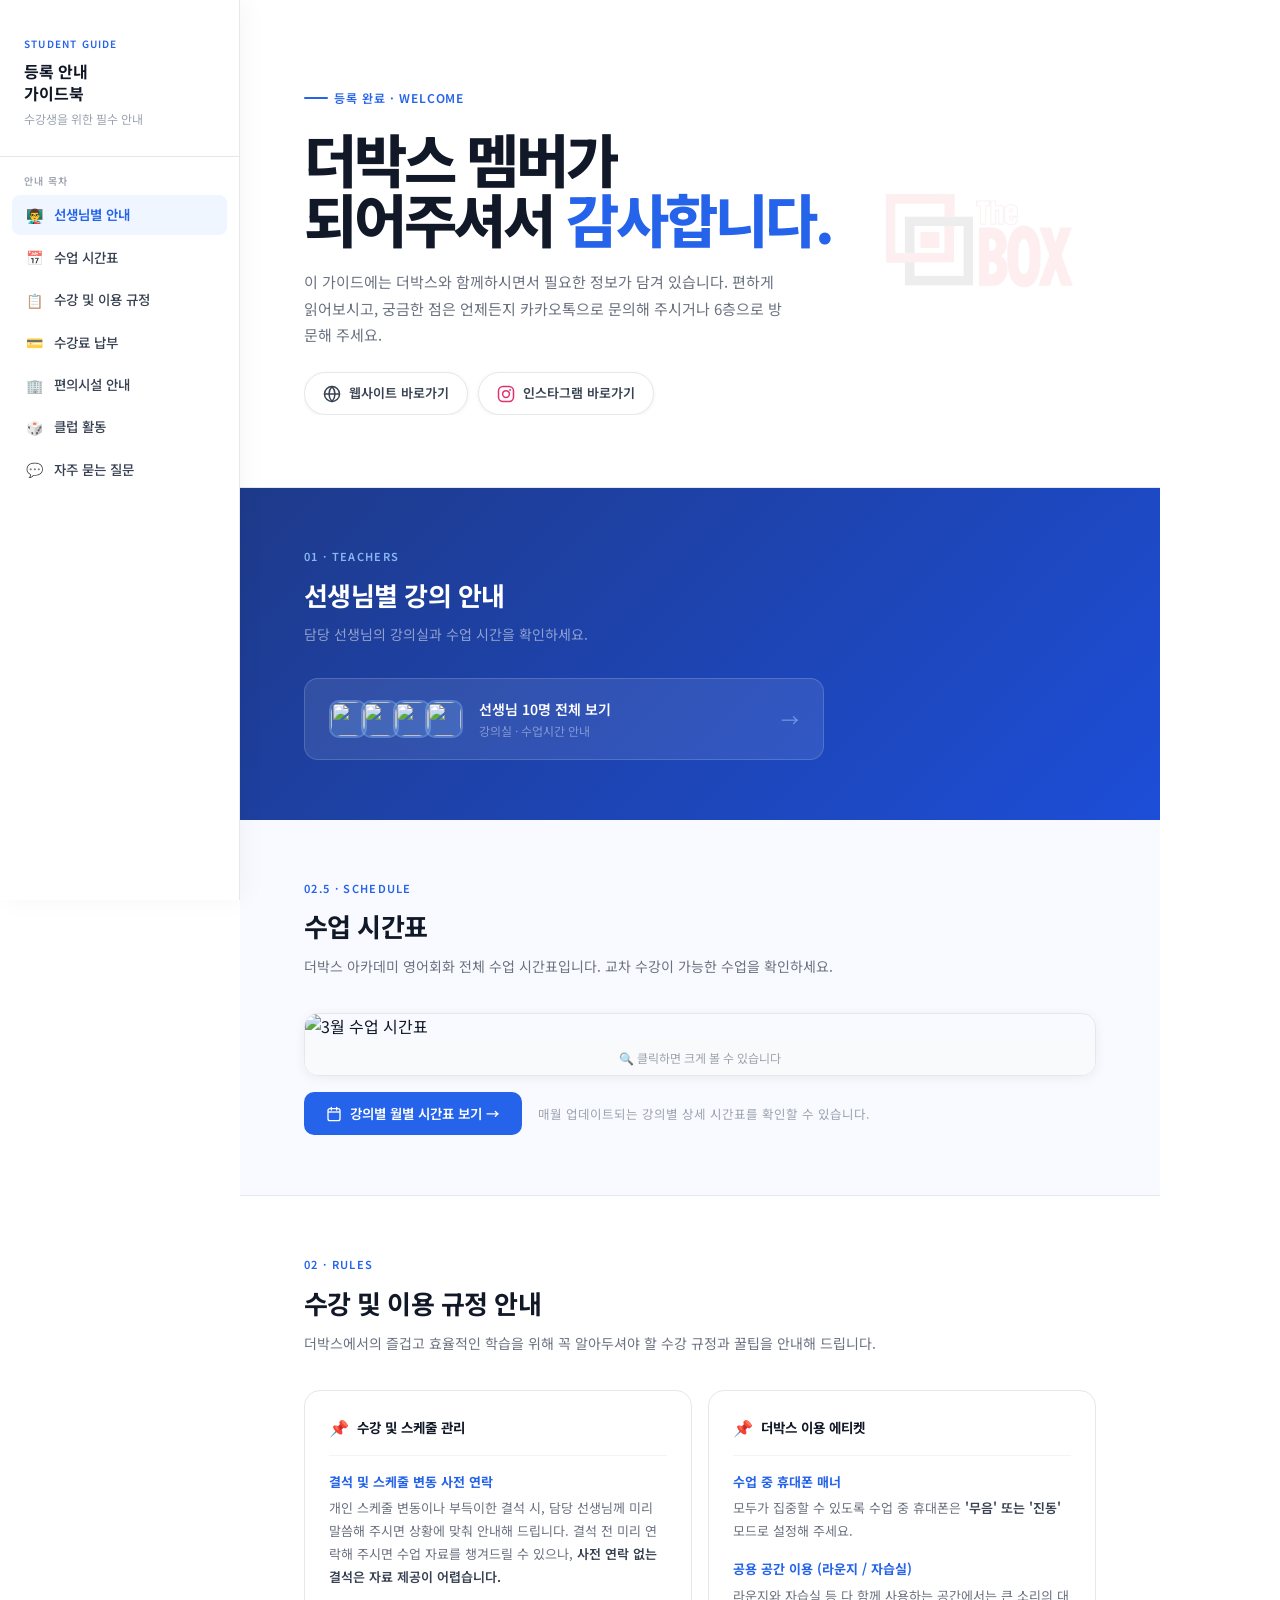
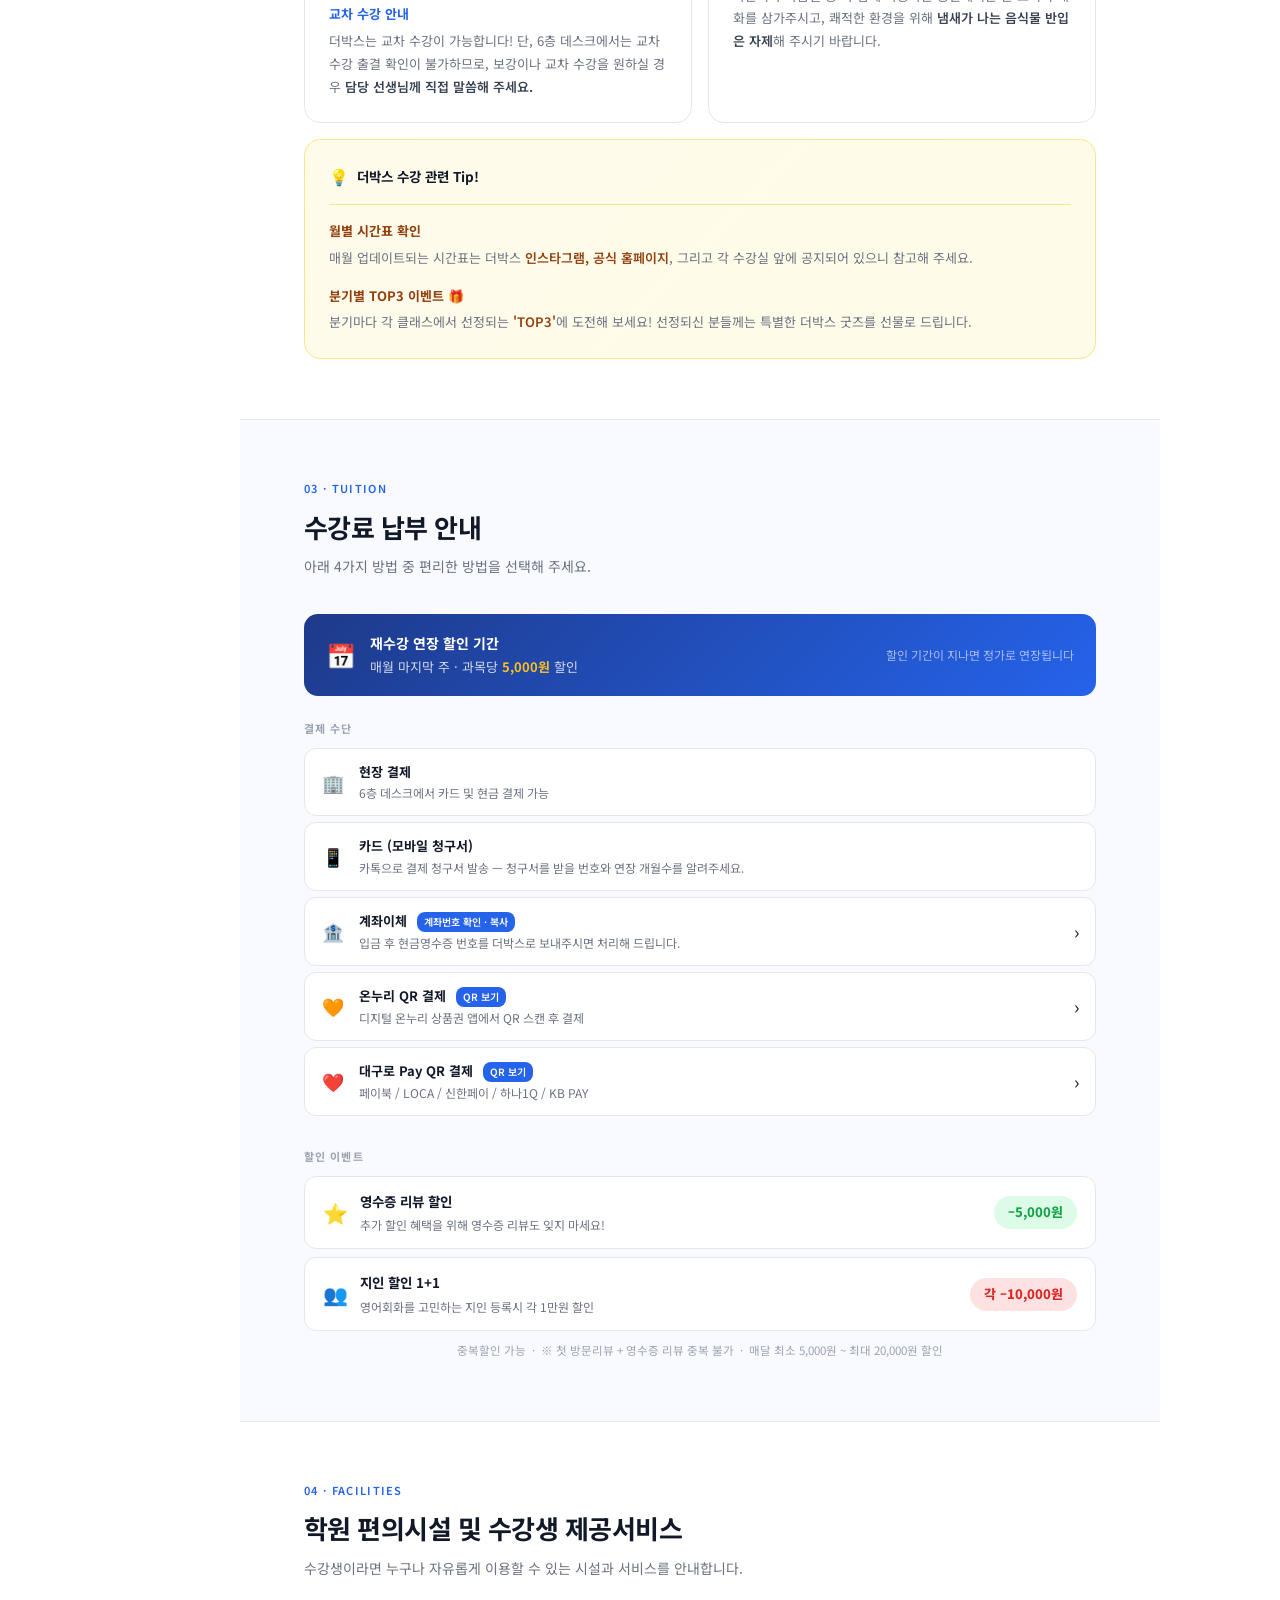
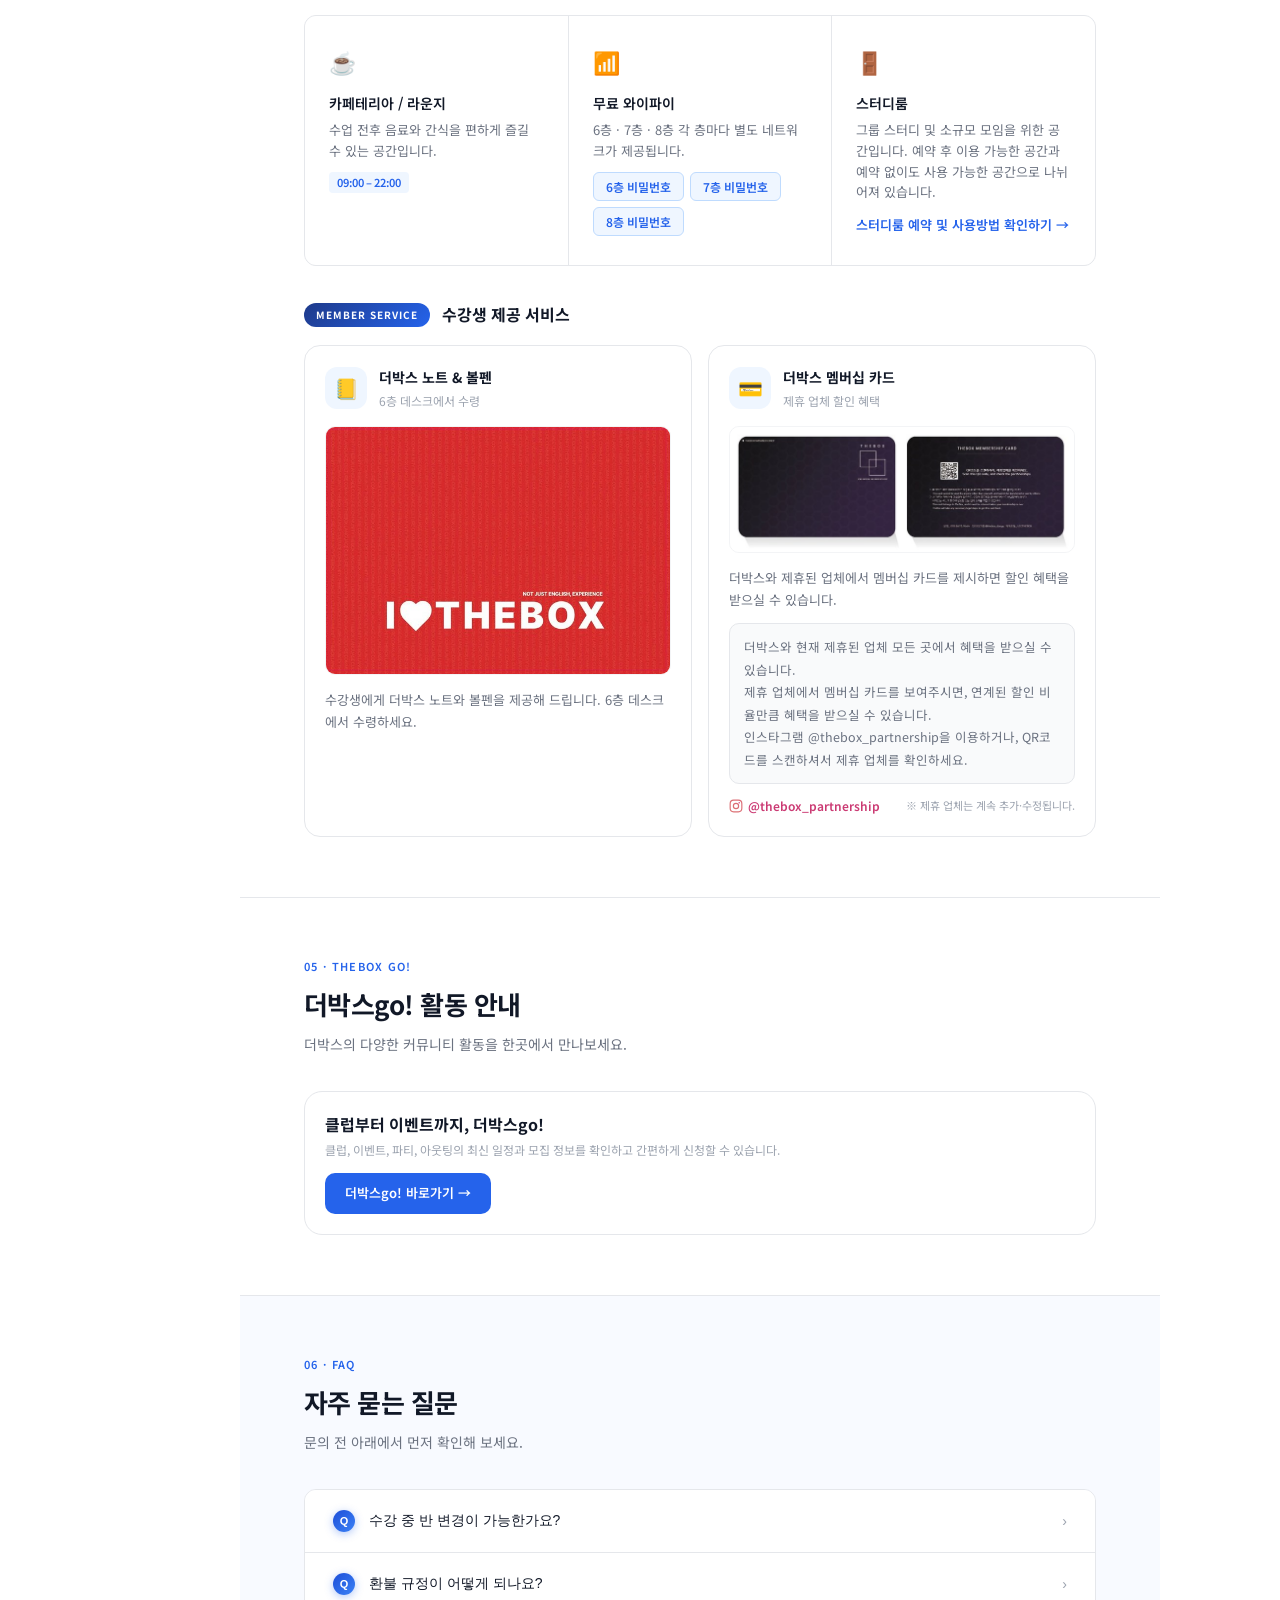
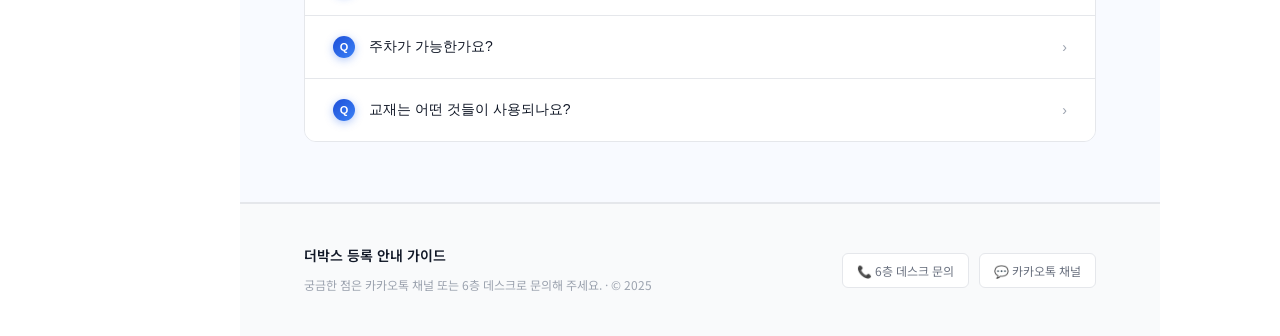
==== commit 9077e8f6: "Update club activity guide" ====
--- a/academy.html
+++ b/academy.html
@@ -1249,7 +1249,12 @@
           </div>
         </div>
 
-        <div class="t-card" onclick="toggleVideo(this)">
+        <div class="t-card has-video" onclick="toggleVideo(this)" data-video="ZrZ9pVHtwFU">
+          <div class="t-thumb-wrap">
+            <img src="https://img.youtube.com/vi/ZrZ9pVHtwFU/mqdefault.jpg" alt="영상 미리보기" class="t-thumb-img"/>
+            <div class="t-thumb-play">▶</div>
+          </div>
+          <div class="t-thumb-hint">탭하면 YouTube에서 재생됩니다</div>
           <div class="t-card-top"><div class="t-card-av"><img src="https://raw.githubusercontent.com/lccthebox/TheBoxAcademy/refs/heads/main/zailv.jpg" alt="짜이뤼" style="width:100%;height:100%;object-fit:cover;border-radius:0;"/></div><div><div class="t-card-name">🇨🇳 짜이뤼 · 중국어</div><span class="t-card-tag">강의실 705호</span></div></div>
           <div class="t-card-sch">
             <div class="t-sch-row"><span class="t-sch-ico">💬</span><span class="t-sch-val">선생님과 레벨 상담이 직접 필요합니다.</span></div>
@@ -1517,76 +1522,21 @@
 
   <!-- 05 클럽 -->
   <section id="clubs">
-    <p class="sec-eyebrow">05 · Clubs</p>
-    <h2 class="sec-title">더박스 클럽 활동 안내</h2>
-    <p class="sec-sub">수업 외 시간, 수강생과 함께하는 자유 참여 프로그램입니다.</p>
+    <p class="sec-eyebrow">05 · TheBox Go!</p>
+    <h2 class="sec-title">더박스go! 활동 안내</h2>
+    <p class="sec-sub">더박스의 다양한 커뮤니티 활동을 한곳에서 만나보세요.</p>
     <div class="club-grid-wrap">
-
-      <!-- 보드게임 클럽 (풀너비 가로형) -->
       <div class="club-row-full">
-        <div class="club-card club-card-wide">
-          <div class="club-photo">
-            <img src="https://raw.githubusercontent.com/lccthebox/TheBoxAcademy/refs/heads/main/boardgame.jpg" alt="보드게임 클럽"/>
-            <div class="club-photo-badge">🎲 Board Game Club</div>
-          </div>
+        <div class="club-card">
           <div class="club-body">
-            <h4 class="club-title">보드게임 클럽</h4>
-            <p class="club-subtitle">Board Game Club</p>
-            <div class="club-info-rows">
-              <div class="club-info-row"><span class="club-info-label">📅 일정</span><span>매주 일요일 오후 3시</span></div>
-              <div class="club-info-row"><span class="club-info-label">📍 장소</span><span>더박스 3층 라운지</span></div>
-              <div class="club-info-row"><span class="club-info-label">👥 대상</span><span>더박스 멤버만</span></div>
-              <div class="club-info-row"><span class="club-info-label">💰 참가비</span><span>무료</span></div>
-            </div>
-            <a href="https://docs.google.com/forms/d/e/1FAIpQLScd4lXQsmV9tMv9JmJ9N5-wvsOh6_9CHMLRcmvpGn_1oWYDhA/viewform?pli=1" target="_blank" class="club-join-btn">참여 신청하기 →</a>
-          </div>
-        </div>
-      </div>
-
-      <!-- 러닝크루 + 하이커스 (2열) -->
-      <div class="club-row-two">
-
-        <!-- 러닝크루 -->
-        <div class="club-card">
-          <div class="club-photo">
-            <img src="https://raw.githubusercontent.com/lccthebox/TheBoxAcademy/refs/heads/main/running.jpg" alt="러닝크루"/>
-            <div class="club-photo-badge">🏃 Running Crew 'TRACK'</div>
-          </div>
-          <div class="club-body">
-            <h4 class="club-title">더박스 러닝크루 'TRACK'</h4>
-            <p class="club-subtitle">TheBox Running Crew</p>
-            <div class="club-info-rows">
-              <div class="club-info-row"><span class="club-info-label">📅 일정</span><span>매주 일요일 오후 6시</span></div>
-              <div class="club-info-row"><span class="club-info-label">📍 장소</span><span>더박스 앞 집결 · 신천, 수성못, 앞산, 두류공원 등</span></div>
-              <div class="club-info-row"><span class="club-info-label">🏃 거리</span><span>5km 내외</span></div>
-              <div class="club-info-row"><span class="club-info-label">👥 대상</span><span>더박스 멤버만</span></div>
-            </div>
-            <a href="https://open.kakao.com/o/g4s4yqii" target="_blank" class="club-join-btn club-join-kakao">카카오톡 오픈채팅 참여하기 →</a>
-          </div>
-        </div>
-
-        <!-- 더박스 하이커스 -->
-        <div class="club-card">
-          <div class="club-photo">
-            <img src="https://raw.githubusercontent.com/lccthebox/TheBoxAcademy/refs/heads/main/hikers.jpg" alt="더박스 하이커스"/>
-            <div class="club-photo-badge">🥾 Outdoor Crew 'HIKERS'</div>
-          </div>
-          <div class="club-body">
-            <h4 class="club-title">더박스 하이커스</h4>
-            <p class="club-subtitle">TheBox Hikers</p>
-            <div class="club-info-rows">
-              <div class="club-info-row"><span class="club-info-label">📅 일정</span><span>매주 토요일 오후 7시</span></div>
-              <div class="club-info-row"><span class="club-info-label">📍 장소</span><span>더박스 앞 집결 · 앞산 외 다른 산들</span></div>
-              <div class="club-info-row"><span class="club-info-label">🏃 난이도</span><span>등린이부터 중급자코스까지</span></div>
-              <div class="club-info-row"><span class="club-info-label">👥 대상</span><span>더박스 멤버만</span></div>
-            </div>
-            <a href="https://open.kakao.com/o/g5aQnZmi" target="_blank" class="club-join-btn club-join-kakao">💬 카카오톡 오픈채팅 참여하기</a>
-          </div>
-        </div>
-
-      </div>
-
+            <h4 class="club-title">클럽부터 이벤트까지, 더박스go!</h4>
+            <p class="club-subtitle">클럽, 이벤트, 파티, 아웃팅의 최신 일정과 모집 정보를 확인하고 간편하게 신청할 수 있습니다.</p>
+            <a href="https://thebox-go.vercel.app/" target="_blank" rel="noopener noreferrer" class="club-join-btn">더박스go! 바로가기 →</a>
+          </div>
+        </div>
+      </div>
     </div>
+  </section>
   <!-- 06 FAQ -->
   <section id="faq">
     <p class="sec-eyebrow">06 · FAQ</p>
@@ -1893,4 +1843,4 @@
 </div>
 
 </body>
-</html>+</html>
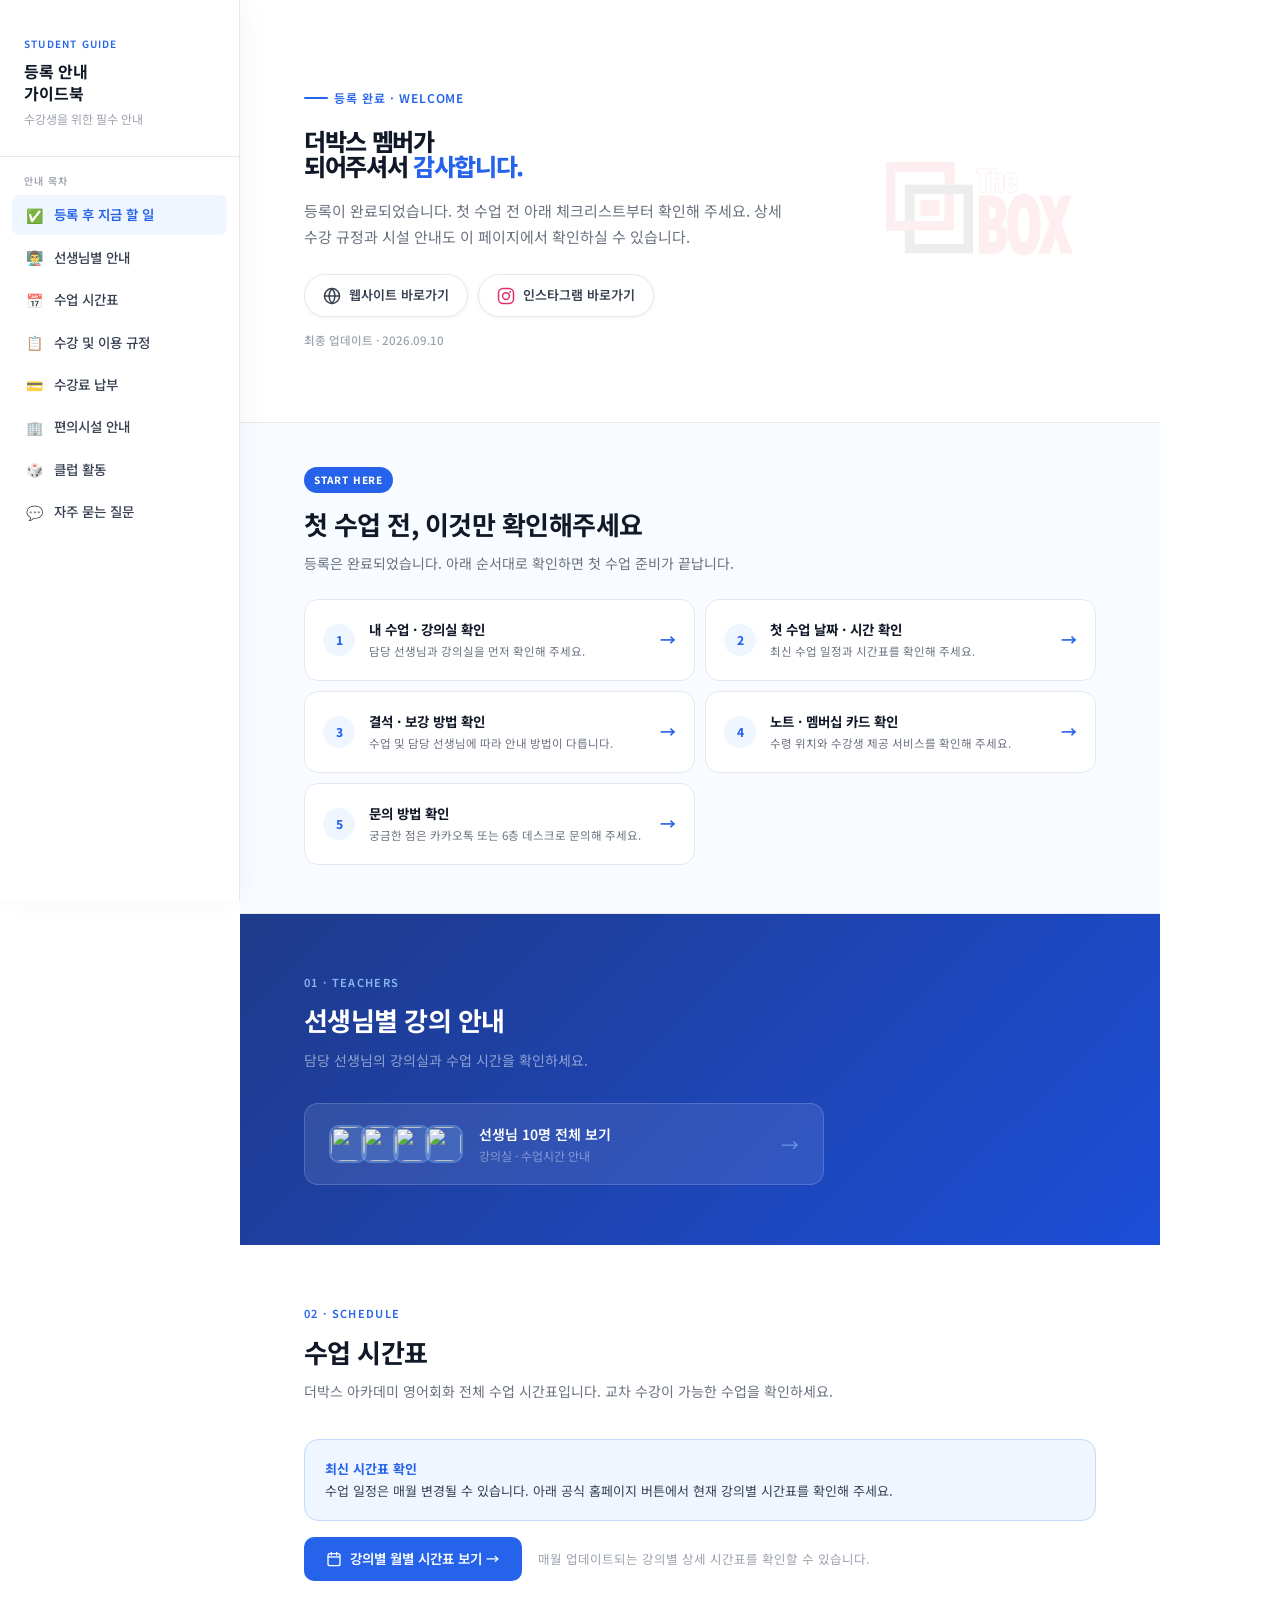
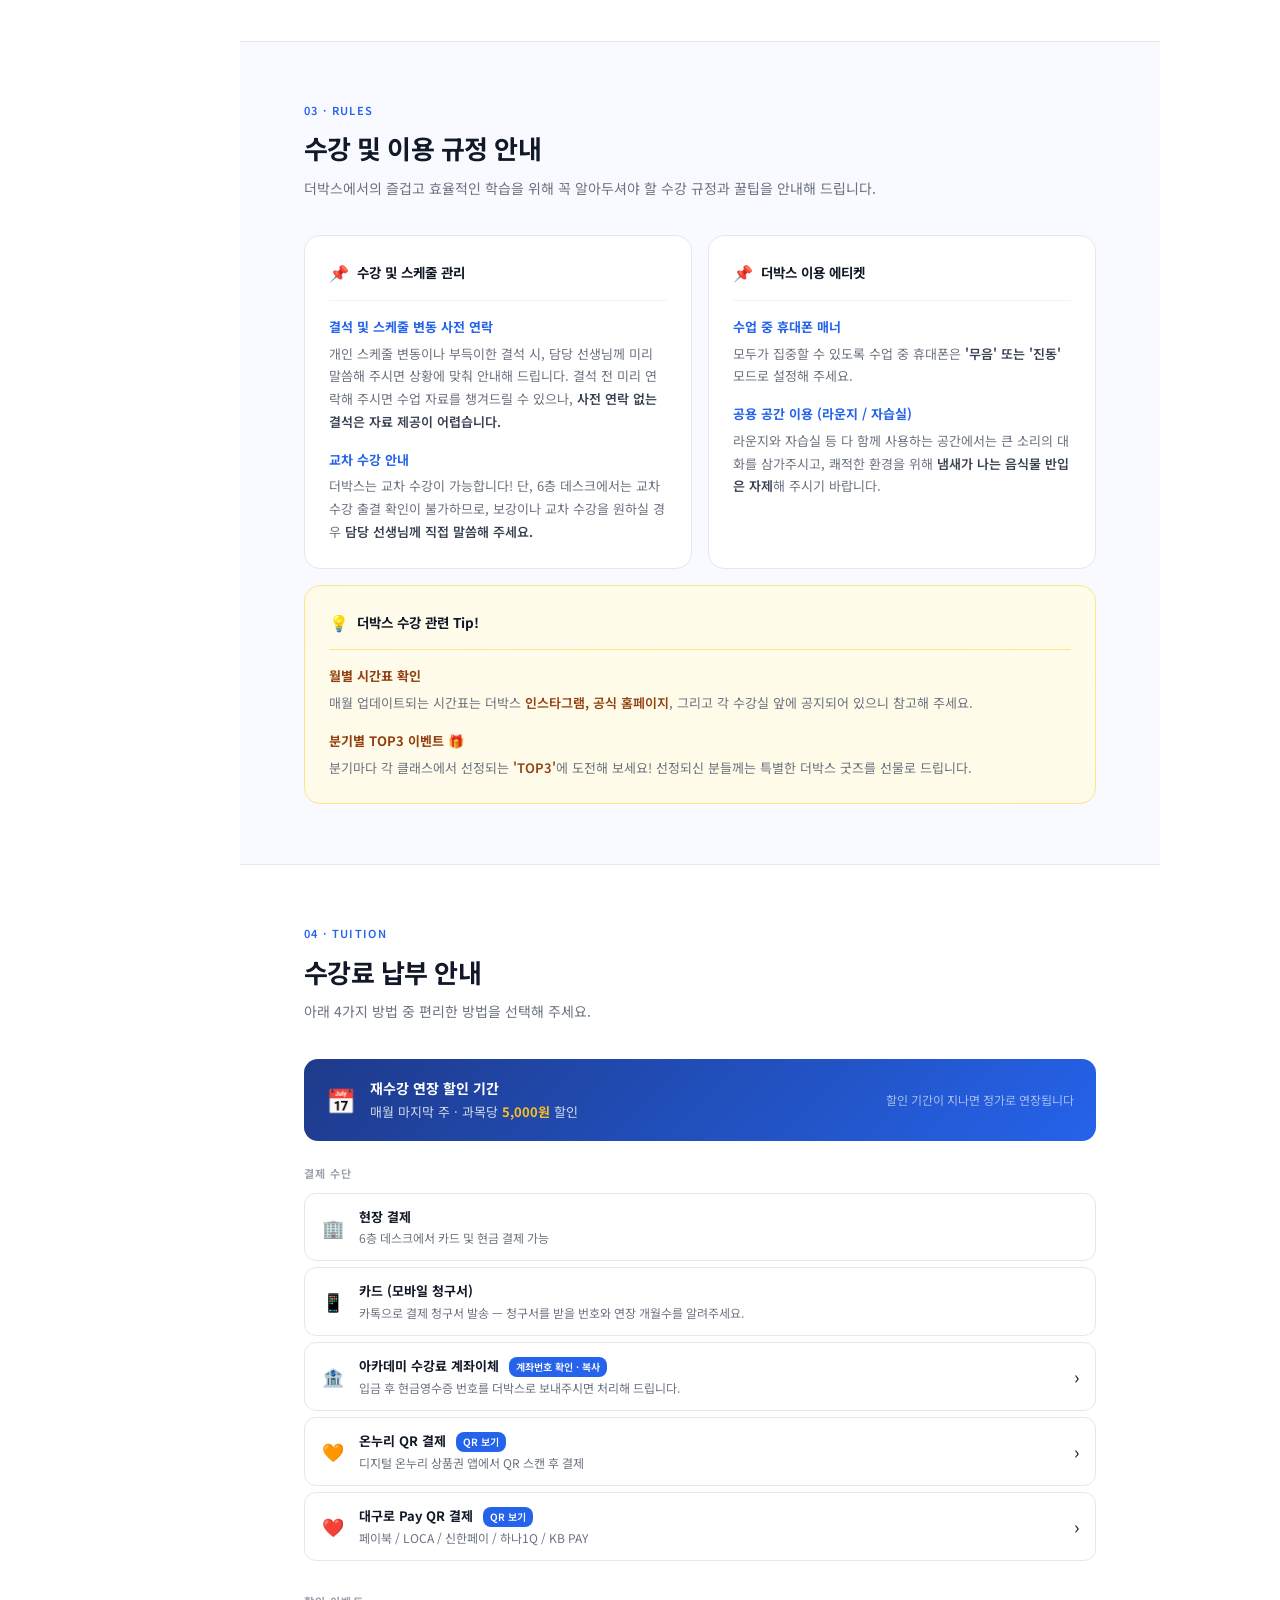
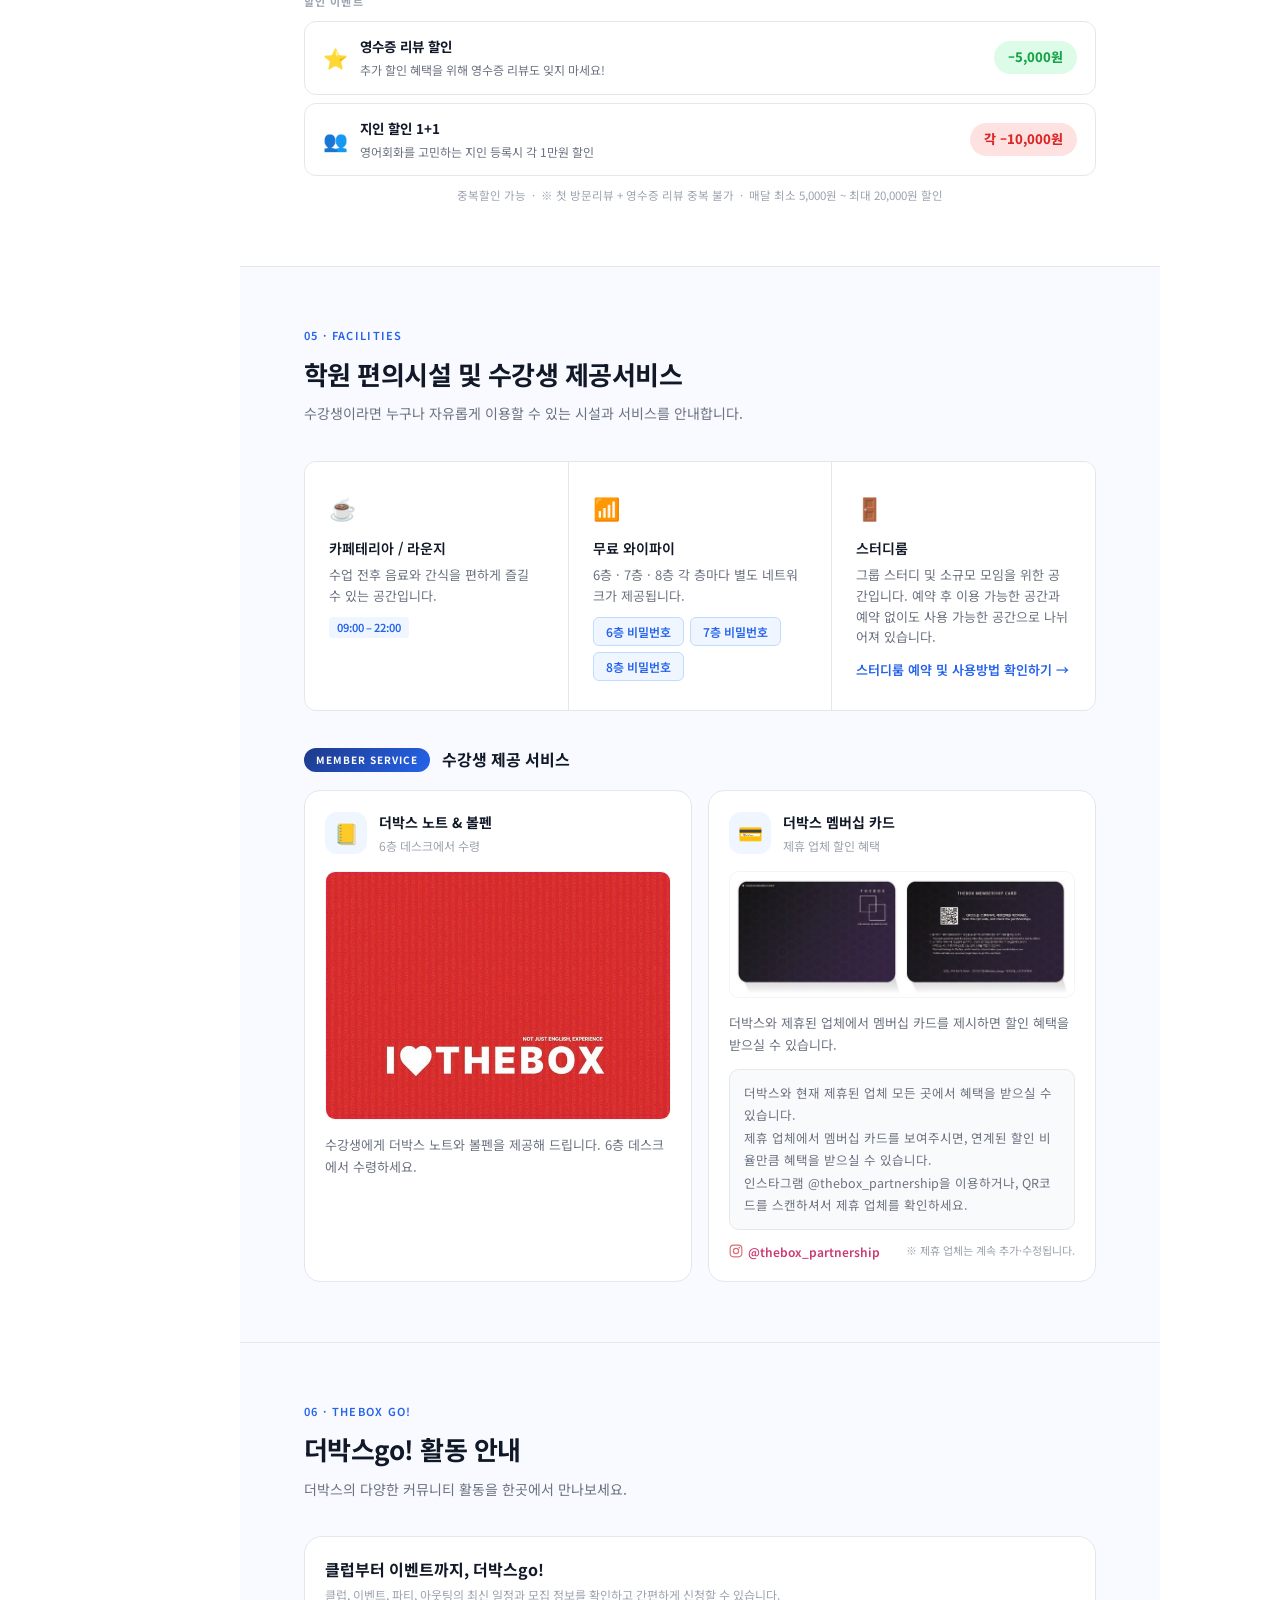
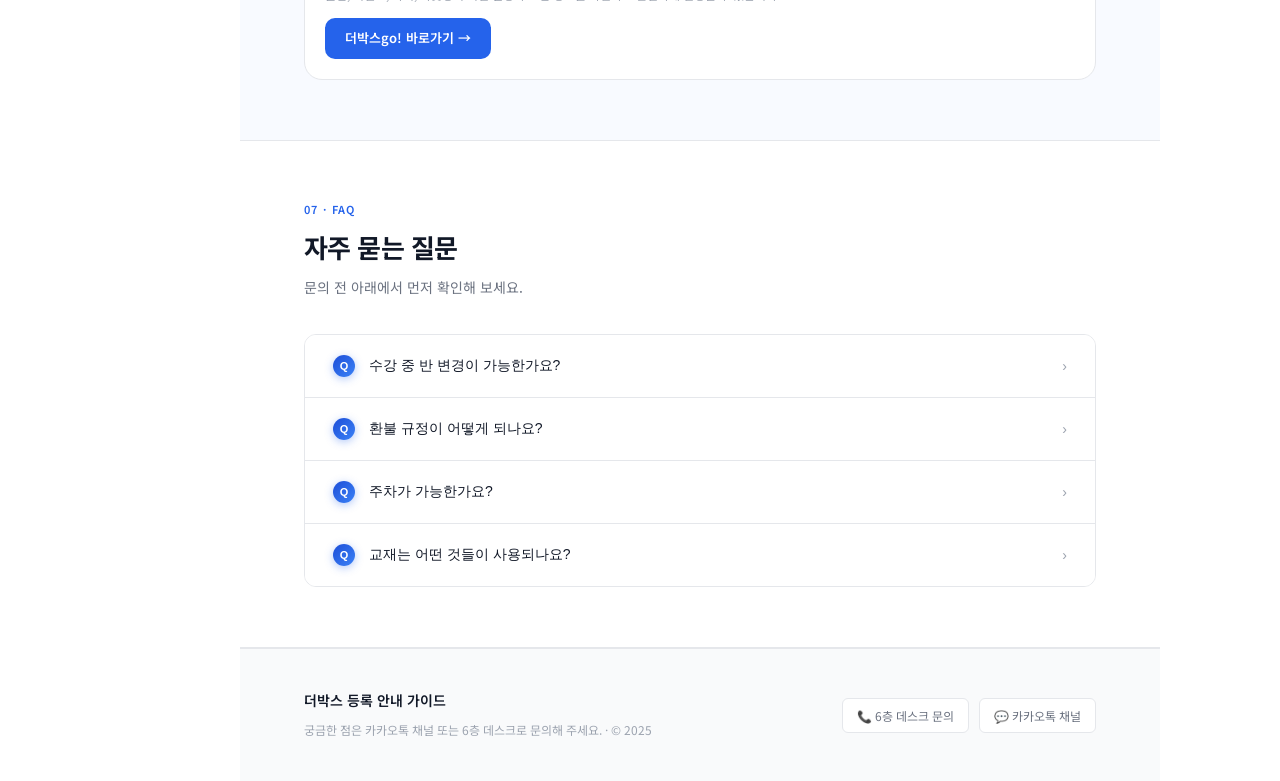
==== commit 020c3c70: "Improve registration guide onboarding [skip ci]" ====
--- a/academy.html
+++ b/academy.html
@@ -1017,6 +1017,59 @@
     }
 
   </style>
+<style data-guide-onboarding-patch="20260910">
+
+.guide-updated {
+  margin-top: 14px; font-size: 11.5px; color: var(--gray-400); font-weight: 500;
+}
+.onboarding-section {
+  background: #f8fbff !important; padding-top: 44px; padding-bottom: 48px;
+}
+.onboarding-head {
+  display: flex; align-items: center; gap: 10px; margin-bottom: 10px;
+}
+.onboarding-badge {
+  display: inline-flex; align-items: center; gap: 6px;
+  background: var(--blue); color: #fff; font-size: 10px; font-weight: 800;
+  letter-spacing: .08em; padding: 5px 10px; border-radius: 999px;
+}
+.onboarding-grid {
+  display: grid; grid-template-columns: 1fr 1fr; gap: 10px; margin-top: 24px;
+}
+.onboarding-card {
+  display: flex; align-items: center; gap: 14px; min-height: 82px;
+  background: #fff; border: 1px solid var(--gray-200); border-radius: 14px;
+  padding: 16px 18px; text-decoration: none; color: inherit;
+  transition: transform .15s, border-color .15s, box-shadow .15s;
+}
+.onboarding-card:hover {
+  transform: translateY(-2px); border-color: #bfdbfe;
+  box-shadow: 0 6px 18px rgba(37,99,235,.08);
+}
+.onboarding-num {
+  width: 32px; height: 32px; flex: 0 0 32px; border-radius: 50%;
+  display: flex; align-items: center; justify-content: center;
+  background: var(--blue-light); color: var(--blue); font-size: 12px; font-weight: 800;
+}
+.onboarding-card strong { display:block; font-size: 13.5px; color: var(--gray-900); margin-bottom: 3px; }
+.onboarding-card small { display:block; font-size: 11.5px; color: var(--gray-500); line-height: 1.5; }
+.onboarding-arrow { margin-left: auto; color: var(--blue); font-weight: 700; }
+.schedule-current-notice {
+  background: var(--blue-light); border: 1px solid #bfdbfe; border-radius: 14px;
+  padding: 18px 20px; margin-bottom: 16px; font-size: 13px; color: var(--gray-700); line-height: 1.7;
+}
+.schedule-current-notice strong { color: var(--blue); }
+@media(max-width:860px) {
+  .onboarding-grid { grid-template-columns: 1fr; }
+  .onboarding-section { padding-top: 32px; padding-bottom: 36px; }
+}
+@media(max-width:480px) {
+  .hero h2 { font-size: 26px !important; line-height: 1.12 !important; letter-spacing: -.04em !important; }
+  .onboarding-card { min-height: 74px; padding: 14px; }
+  .onboarding-card strong { font-size: 13px; }
+}
+
+</style>
 </head>
 <body>
 
@@ -1028,6 +1081,7 @@
   </div>
   <div class="nav-section">
     <p class="nav-section-label">안내 목차</p>
+    <a href="#start-here" class="nav-link"><span class="ico">✅</span>등록 후 지금 할 일</a>
     <a href="#teachers"   class="nav-link"><span class="ico">👨‍🏫</span>선생님별 안내</a>
     <a href="#schedule" class="nav-link"><span class="ico">📅</span>수업 시간표</a>
         <a href="#attendance" class="nav-link"><span class="ico">📋</span>수강 및 이용 규정</a>
@@ -1045,10 +1099,10 @@
     <div style="position:relative; overflow:hidden; min-height:200px;">
       <div style="position:relative; z-index:1;">
         <p class="hero-kicker">등록 완료 · Welcome</p>
-        <h2 style="font-size:58px; font-weight:800; letter-spacing:-.055em; line-height:1.05; margin-bottom:20px; word-break:keep-all;">
+        <h2 style=" font-weight:800; letter-spacing:-.055em; line-height:1.05; margin-bottom:20px; word-break:keep-all;">
           <span style="display:block; color:#111827;">더박스 멤버가<br>되어주셔서 <em style="font-style:normal; color:#2563eb;">감사합니다.</em></span>
         </h2>
-        <p class="hero-desc" style="margin-bottom:0;">이 가이드에는 더박스와 함께하시면서 필요한 정보가 담겨 있습니다. 편하게 읽어보시고, 궁금한 점은 언제든지 카카오톡으로 문의해 주시거나 6층으로 방문해 주세요.</p>
+        <p class="hero-desc" style="margin-bottom:0;">등록이 완료되었습니다. 첫 수업 전 아래 체크리스트부터 확인해 주세요. 상세 수강 규정과 시설 안내도 이 페이지에서 확인하실 수 있습니다.</p>
       <div class="hero-links">
         <a href="https://theboxis.com" target="_blank" class="hero-link-btn" title="더박스 웹사이트">
           <svg width="18" height="18" viewBox="0 0 24 24" fill="none" stroke="currentColor" stroke-width="2" stroke-linecap="round" stroke-linejoin="round">
@@ -1069,13 +1123,49 @@
           인스타그램 바로가기
         </a>
       </div>
+      <div class="guide-updated">최종 업데이트 · 2026.09.10</div>
       </div>
     </div>
   </div>
 
+
+<!-- START HERE · 등록 후 체크리스트 -->
+<section id="start-here" class="onboarding-section">
+  <div class="onboarding-head"><span class="onboarding-badge">START HERE</span></div>
+  <h2 class="sec-title">첫 수업 전, 이것만 확인해주세요</h2>
+  <p class="sec-sub" style="margin-bottom:0;">등록은 완료되었습니다. 아래 순서대로 확인하면 첫 수업 준비가 끝납니다.</p>
+  <div class="onboarding-grid">
+    <a href="#teachers" class="onboarding-card">
+      <span class="onboarding-num">1</span>
+      <span><strong>내 수업 · 강의실 확인</strong><small>담당 선생님과 강의실을 먼저 확인해 주세요.</small></span>
+      <span class="onboarding-arrow">→</span>
+    </a>
+    <a href="#schedule" class="onboarding-card">
+      <span class="onboarding-num">2</span>
+      <span><strong>첫 수업 날짜 · 시간 확인</strong><small>최신 수업 일정과 시간표를 확인해 주세요.</small></span>
+      <span class="onboarding-arrow">→</span>
+    </a>
+    <a href="#attendance" class="onboarding-card">
+      <span class="onboarding-num">3</span>
+      <span><strong>결석 · 보강 방법 확인</strong><small>수업 및 담당 선생님에 따라 안내 방법이 다릅니다.</small></span>
+      <span class="onboarding-arrow">→</span>
+    </a>
+    <a href="#facility" class="onboarding-card">
+      <span class="onboarding-num">4</span>
+      <span><strong>노트 · 멤버십 카드 확인</strong><small>수령 위치와 수강생 제공 서비스를 확인해 주세요.</small></span>
+      <span class="onboarding-arrow">→</span>
+    </a>
+    <a href="http://pf.kakao.com/_lJpxjT/chat" target="_blank" class="onboarding-card">
+      <span class="onboarding-num">5</span>
+      <span><strong>문의 방법 확인</strong><small>궁금한 점은 카카오톡 또는 6층 데스크로 문의해 주세요.</small></span>
+      <span class="onboarding-arrow">→</span>
+    </a>
+  </div>
+</section>
+
   <!-- 01 선생님 -->
   <section id="teachers" style="background:linear-gradient(135deg,#1e3a8a 0%,#1d4ed8 100%); border-bottom:none;">
-    <p class="sec-eyebrow" style="color:rgba(147,197,253,0.9);">01 · Teachers</p>
+    <p class="sec-eyebrow" style="color:rgba(147,197,253,0.9);">01 · TEACHERS</p>
     <h2 class="sec-title" style="color:#ffffff; margin-bottom:8px;">선생님별 강의 안내</h2>
     <p class="sec-sub" style="color:rgba(255,255,255,0.5); margin-bottom:32px;">담당 선생님의 강의실과 수업 시간을 확인하세요.</p>
     <button class="tlc-btn" onclick="showTeachers()">
@@ -1266,17 +1356,12 @@
   </div>
 
   <!-- 02 출결 -->
-  <!-- 02.5 · SCHEDULE -->
+  <!-- 02 · SCHEDULE -->
   <section id="schedule" class="section">
-    <p class="sec-eyebrow">02.5 · SCHEDULE</p>
+    <p class="sec-eyebrow">02 · SCHEDULE</p>
     <h2 class="sec-title">수업 시간표</h2>
     <p class="sec-sub">더박스 아카데미 영어회화 전체 수업 시간표입니다. 교차 수강이 가능한 수업을 확인하세요.</p>
-
-    <!-- 전체 시간표 이미지 -->
-    <div class="sched-img-wrap" onclick="openSchedule()" style="cursor:zoom-in;">
-      <img src="https://raw.githubusercontent.com/lccthebox/TheBoxAcademy/refs/heads/main/schedule.jpg" alt="3월 수업 시간표"/>
-      <div class="sched-zoom-hint">🔍 클릭하면 크게 볼 수 있습니다</div>
-    </div>
+    <div class="schedule-current-notice"><strong>최신 시간표 확인</strong><br>수업 일정은 매월 변경될 수 있습니다. 아래 공식 홈페이지 버튼에서 현재 강의별 시간표를 확인해 주세요.</div>
 
     <!-- 월별 시간표 링크 -->
     <div class="sched-link-wrap">
@@ -1289,7 +1374,7 @@
   </section>
 
     <section id="attendance">
-    <p class="sec-eyebrow">02 · RULES</p>
+    <p class="sec-eyebrow">03 · RULES</p>
     <h2 class="sec-title">수강 및 이용 규정 안내</h2>
     <p class="sec-sub">더박스에서의 즐겁고 효율적인 학습을 위해 꼭 알아두셔야 할 수강 규정과 꿀팁을 안내해 드립니다.</p>
     <div class="rules-wrap">
@@ -1347,7 +1432,7 @@
 
   <!-- 03 수강료 -->
   <section id="fees">
-    <p class="sec-eyebrow">03 · Tuition</p>
+    <p class="sec-eyebrow">04 · TUITION</p>
     <h2 class="sec-title">수강료 납부 안내</h2>
     <p class="sec-sub">아래 4가지 방법 중 편리한 방법을 선택해 주세요.</p>
     <!-- 마감일 배너 -->
@@ -1382,7 +1467,7 @@
       <div class="fees-method-card fees-method-clickable" onclick="openAccount()">
         <div class="fees-method-icon">🏦</div>
         <div class="fees-method-body">
-          <div class="fees-method-title">계좌이체 <span class="fees-method-tag">계좌번호 확인 · 복사</span></div>
+          <div class="fees-method-title">아카데미 수강료 계좌이체 <span class="fees-method-tag">계좌번호 확인 · 복사</span></div>
           <div class="fees-method-desc">입금 후 현금영수증 번호를 더박스로 보내주시면 처리해 드립니다.</div>
         </div>
         <div class="fees-method-arrow">›</div>
@@ -1435,7 +1520,7 @@
 
   <!-- 04 편의시설 -->
   <section id="facility">
-    <p class="sec-eyebrow">04 · Facilities</p>
+    <p class="sec-eyebrow">05 · FACILITIES</p>
     <h2 class="sec-title">학원 편의시설 및 수강생 제공서비스</h2>
     <p class="sec-sub">수강생이라면 누구나 자유롭게 이용할 수 있는 시설과 서비스를 안내합니다.</p>
     <div class="fac-grid" style="grid-template-columns:repeat(3,1fr);">
@@ -1522,7 +1607,7 @@
 
   <!-- 05 클럽 -->
   <section id="clubs">
-    <p class="sec-eyebrow">05 · TheBox Go!</p>
+    <p class="sec-eyebrow">06 · THEBOX GO!</p>
     <h2 class="sec-title">더박스go! 활동 안내</h2>
     <p class="sec-sub">더박스의 다양한 커뮤니티 활동을 한곳에서 만나보세요.</p>
     <div class="club-grid-wrap">
@@ -1539,7 +1624,7 @@
   </section>
   <!-- 06 FAQ -->
   <section id="faq">
-    <p class="sec-eyebrow">06 · FAQ</p>
+    <p class="sec-eyebrow">07 · FAQ</p>
     <h2 class="sec-title">자주 묻는 질문</h2>
     <p class="sec-sub">문의 전 아래에서 먼저 확인해 보세요.</p>
     <div class="faq-list">
